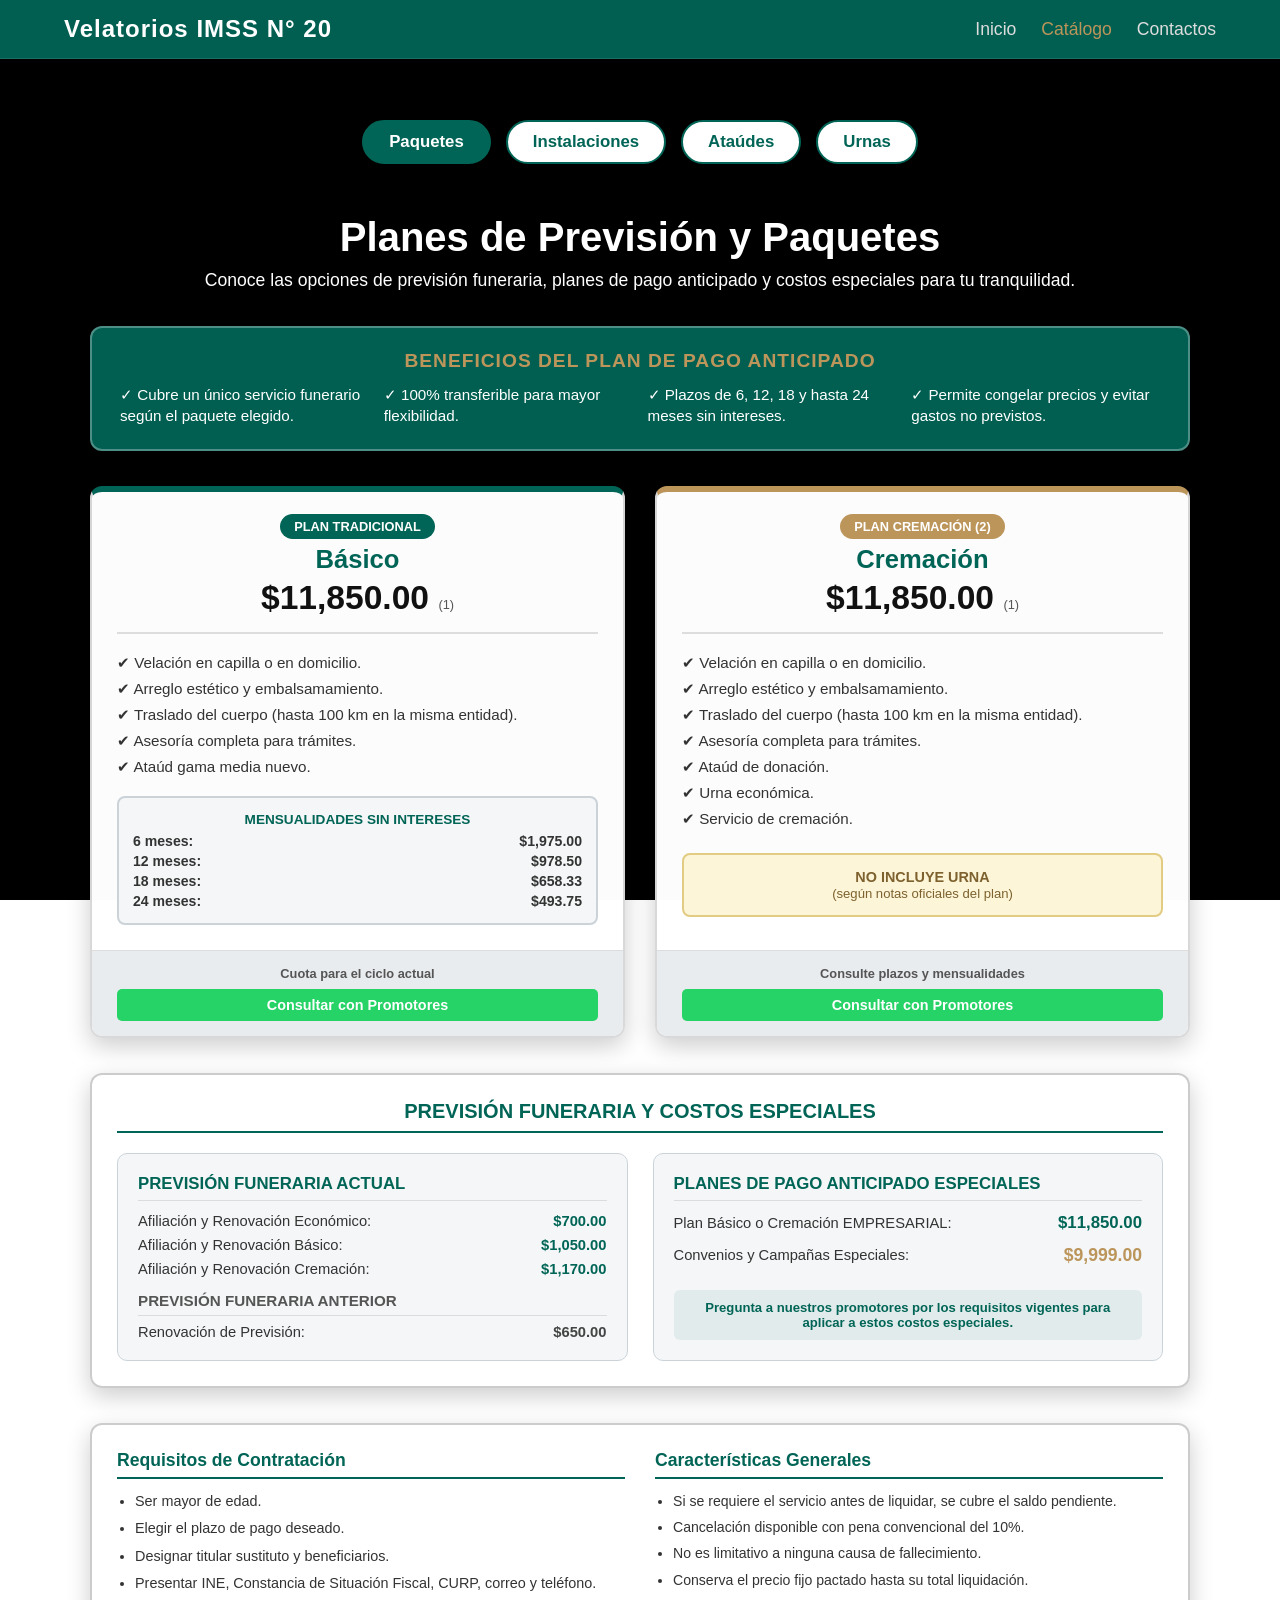
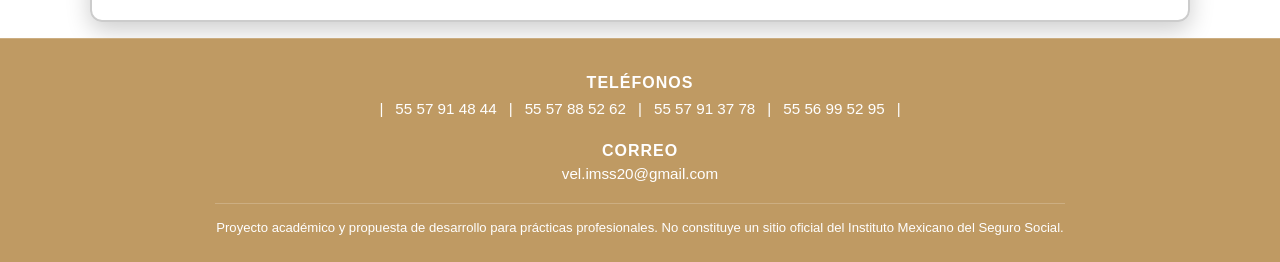
==== catalogo.html @ 1046e95b "Prototipo final 5" ====
<!DOCTYPE html>
<html lang="es"> 
    <head>
        <meta charset="UTF-8">
        <meta name="viewport" content="width=device-width, initial-scale=1.0">
        <title> Catálogo | Velatorios IMSS N° 20 </title>
        <link rel="stylesheet" href="style.css">
    </head>
    
    <body>
        <!-- ENCABEZADO -->
        <header class="header-fijo">
            <div class="nav-container">
                <div class="logo-sitio"><a href="index.html"> Velatorios IMSS N° 20 </a></div>
                
                <div class="menu-toggle" id="mobile-menu-btn">
                    <span></span>
                    <span></span>
                    <span></span>
                </div>

                <nav class="nav-links" id="nav-menu">
                    <a href="index.html"> Inicio </a>
                    <a href="catalogo.html" class="activo"> Catálogo </a>
                    <a href="contactos.html"> Contactos </a>
                </nav>
            </div>
        </header>
    
        <!-- VIDEO DE FONDO -->
        <div class="video-container-bg">
            <!-- Difuminado -->
            <video id="videoFondoBlur" autoplay loop muted playsinline class="video-background-blur">
                <source src="MULTIMEDIA/VIDEO/VelatorioEcatepec.mp4" type="video/mp4">
            </video>
        </div>

        <div class="contenedor-catalogo" 
        style="padding-top: 100px; 
        background: transparent; 
        max-width: 1250px; 
        margin: 0 auto; 
        padding-left: 1rem; 
        padding-right: 1rem; 
        padding-bottom: 0;">

        <!-- FILTROS SERVICIOS -->
        <div class="filtros-macro" style="margin-bottom: 35px;">
            <button class="btn-filtro-macro activo" data-target="paquetes">Paquetes</button>
            <button class="btn-filtro-macro" data-target="instalaciones">Instalaciones</button>
            <button class="btn-filtro-macro" data-target="ataudes">Ataúdes</button>
            <button class="btn-filtro-macro" data-target="urnas">Urnas</button>
        </div>

        <!-- PAQUETES -->
        <div id="seccion-paquetes" class="grupo-macro" style="display: none;">
            <div style="padding: 1rem 0; max-width: 1100px; margin: 0 auto;">
                <h2 class="titulo-seccion" style="color: #ffffff; text-shadow: 1px 2px 6px rgba(0,0,0,0.8); text-align: center; margin-bottom: 10px;">Planes de Previsión y Paquetes</h2>
                <p style="color: #ffffff; text-shadow: 1px 2px 4px rgba(0,0,0,0.8); text-align: center; margin-bottom: 35px; font-size: 1.1rem;">
                    Conoce las opciones de previsión funeraria, planes de pago anticipado y costos especiales para tu tranquilidad.
                </p>

                <!-- Beneficios generales en barra horizontal moderna -->
                <div style="background: rgba(0, 101, 86, 0.95); color: white; padding: 22px 28px; border-radius: 12px; margin-bottom: 35px; box-shadow: 0 6px 20px rgba(0,0,0,0.3); border: 2px solid rgba(255,255,255,0.3);">
                    <h3 style="color: #bc955b; margin-bottom: 12px; font-size: 1.2rem; text-align: center; text-transform: uppercase; letter-spacing: 1px; font-weight: bold;">Beneficios del Plan de Pago Anticipado</h3>
                    <div style="display: grid; grid-template-columns: repeat(auto-fit, minmax(220px, 1fr)); gap: 15px; font-size: 0.95rem; line-height: 1.4; font-weight: 500;">
                        <div>✓ Cubre un único servicio funerario según el paquete elegido.</div>
                        <div>✓ 100% transferible para mayor flexibilidad.</div>
                        <div>✓ Plazos de 6, 12, 18 y hasta 24 meses sin intereses.</div>
                        <div>✓ Permite congelar precios y evitar gastos no previstos.</div>
                    </div>
                </div>

                <!-- Planes Principales (Básico y Cremación lado a lado) -->
                <div style="display: grid; grid-template-columns: repeat(auto-fit, minmax(340px, 1fr)); gap: 30px; margin-bottom: 35px;">
                    
                    <!-- PLAN BÁSICO -->
                    <div style="background: rgba(255, 255, 255, 0.99); border-radius: 12px; overflow: hidden; border-top: 6px solid #006556; border-left: 2px solid rgba(0,0,0,0.15); border-right: 2px solid rgba(0,0,0,0.15); border-bottom: 2px solid rgba(0,0,0,0.15); display: flex; flex-direction: column; justify-content: space-between; box-shadow: 0 8px 25px rgba(0,0,0,0.2);">
                        <div style="padding: 25px;">
                            <div style="text-align: center; border-bottom: 2px solid #ddd; padding-bottom: 15px; margin-bottom: 20px;">
                                <span style="background: #006556; color: white; padding: 5px 14px; border-radius: 20px; font-size: 0.8rem; font-weight: bold; text-transform: uppercase;">Plan Tradicional</span>
                                <h3 style="color: #006556; font-size: 1.6rem; margin: 10px 0 5px 0; font-weight: bold;">Básico</h3>
                                <div style="font-size: 2.1rem; font-weight: bold; color: #111;">$11,850.00 <span style="font-size: 0.8rem; font-weight: normal; color: #555;">(1)</span></div>
                            </div>

                            <ul style="list-style: none; padding: 0; margin: 0 0 20px 0; font-size: 0.95rem; color: #333; display: flex; flex-direction: column; gap: 8px; font-weight: 500;">
                                <li>✔ Velación en capilla o en domicilio.</li>
                                <li>✔ Arreglo estético y embalsamamiento.</li>
                                <li>✔ Traslado del cuerpo (hasta 100 km en la misma entidad).</li>
                                <li>✔ Asesoría completa para trámites.</li>
                                <li>✔ Ataúd gama media nuevo.</li>
                            </ul>

                            <div style="background: #f4f6f7; padding: 14px; border-radius: 8px; border: 2px solid #cbd3d9;">
                                <div style="font-weight: bold; color: #006556; margin-bottom: 6px; font-size: 0.85rem; text-align: center; text-transform: uppercase;">Mensualidades sin intereses</div>
                                <div style="display: flex; justify-content: space-between; font-size: 0.88rem; margin-bottom: 4px; color: #333; font-weight: 600;"><span>6 meses:</span> <strong>$1,975.00</strong></div>
                                <div style="display: flex; justify-content: space-between; font-size: 0.88rem; margin-bottom: 4px; color: #333; font-weight: 600;"><span>12 meses:</span> <strong>$978.50</strong></div>
                                <div style="display: flex; justify-content: space-between; font-size: 0.88rem; margin-bottom: 4px; color: #333; font-weight: 600;"><span>18 meses:</span> <strong>$658.33</strong></div>
                                <div style="display: flex; justify-content: space-between; font-size: 0.88rem; color: #333; font-weight: 600;"><span>24 meses:</span> <strong>$493.75</strong></div>
                            </div>
                        </div>
                        
                        <div style="padding: 15px 25px; background: #e9ecef; text-align: center; border-top: 1px solid #ddd;">
                            <p style="font-size: 0.8rem; color: #555; margin-bottom: 8px; font-weight: 600;">Cuota para el ciclo actual</p>
                            <a href="contactos.html" class="btn-accion" style="display: block; text-align: center;">Consultar con Promotores</a>
                        </div>
                    </div>

                    <!-- PLAN CREMACIÓN -->
                    <div style="background: rgba(255, 255, 255, 0.99); border-radius: 12px; overflow: hidden; border-top: 6px solid #bc955b; border-left: 2px solid rgba(0,0,0,0.15); border-right: 2px solid rgba(0,0,0,0.15); border-bottom: 2px solid rgba(0,0,0,0.15); display: flex; flex-direction: column; justify-content: space-between; box-shadow: 0 8px 25px rgba(0,0,0,0.2);">
                        <div style="padding: 25px;">
                            <div style="text-align: center; border-bottom: 2px solid #ddd; padding-bottom: 15px; margin-bottom: 20px;">
                                <span style="background: #bc955b; color: white; padding: 5px 14px; border-radius: 20px; font-size: 0.8rem; font-weight: bold; text-transform: uppercase;">Plan Cremación (2)</span>
                                <h3 style="color: #006556; font-size: 1.6rem; margin: 10px 0 5px 0; font-weight: bold;">Cremación</h3>
                                <div style="font-size: 2.1rem; font-weight: bold; color: #111;">$11,850.00 <span style="font-size: 0.8rem; font-weight: normal; color: #555;">(1)</span></div>
                            </div>

                            <ul style="list-style: none; padding: 0; margin: 0 0 20px 0; font-size: 0.95rem; color: #333; display: flex; flex-direction: column; gap: 8px; font-weight: 500;">
                                <li>✔ Velación en capilla o en domicilio.</li>
                                <li>✔ Arreglo estético y embalsamamiento.</li>
                                <li>✔ Traslado del cuerpo (hasta 100 km en la misma entidad).</li>
                                <li>✔ Asesoría completa para trámites.</li>
                                <li>✔ Ataúd de donación.</li>
                                <li>✔ Urna económica.</li>
                                <li>✔ Servicio de cremación.</li>
                            </ul>

                            <div style="background: #fdf5d7; padding: 14px; border-radius: 8px; border: 2px solid #e2cb82; text-align: center; margin-top: 25px;">
                                <p style="color: #7d612e; font-weight: bold; font-size: 0.9rem; margin: 0;">NO INCLUYE URNA <br><span style="font-weight: normal; font-size: 0.82rem;">(según notas oficiales del plan)</span></p>
                            </div>
                        </div>

                        <div style="padding: 15px 25px; background: #e9ecef; text-align: center; border-top: 1px solid #ddd;">
                            <p style="font-size: 0.8rem; color: #555; margin-bottom: 8px; font-weight: 600;">Consulte plazos y mensualidades</p>
                            <a href="contactos.html" class="btn-accion" style="display: block; text-align: center;">Consultar con Promotores</a>
                        </div>
                    </div>

                </div>

                <!-- SECCIÓN DETALLADA: PREVISIÓN FUNERARIA Y COSTOS ESPECIALES -->
                <div style="background: rgba(255, 255, 255, 0.98); border-radius: 12px; padding: 25px; margin-bottom: 35px; border: 2px solid rgba(0,0,0,0.2); box-shadow: 0 8px 25px rgba(0,0,0,0.2);">
                    <h3 style="color: #006556; margin-bottom: 20px; font-size: 1.25rem; text-align: center; border-bottom: 2px solid #006556; padding-bottom: 8px; font-weight: bold; text-transform: uppercase;">Previsión Funeraria y Costos Especiales</h3>
                    
                    <div style="display: grid; grid-template-columns: repeat(auto-fit, minmax(300px, 1fr)); gap: 25px;">
                        
                        <!-- Columna Izquierda: Previsión Actual y Anterior -->
                        <div style="background: #f4f6f7; padding: 20px; border-radius: 10px; border: 1px solid #cbd3d9; display: flex; flex-direction: column; justify-content: space-between;">
                            <div>
                                <h4 style="color: #006556; font-size: 1.05rem; margin-bottom: 12px; font-weight: bold; text-transform: uppercase; border-bottom: 1px solid #dcdcdc; padding-bottom: 6px;">Previsión Funeraria Actual</h4>
                                <ul style="list-style: none; padding: 0; margin: 0 0 15px 0; font-size: 0.92rem; color: #333; display: flex; flex-direction: column; gap: 8px; font-weight: 500;">
                                    <li style="display: flex; justify-content: space-between; align-items: center;"><span>Afiliación y Renovación Económico:</span> <strong style="color: #006556;">$700.00</strong></li>
                                    <li style="display: flex; justify-content: space-between; align-items: center;"><span>Afiliación y Renovación Básico:</span> <strong style="color: #006556;">$1,050.00</strong></li>
                                    <li style="display: flex; justify-content: space-between; align-items: center;"><span>Afiliación y Renovación Cremación:</span> <strong style="color: #006556;">$1,170.00</strong></li>
                                </ul>

                                <h4 style="color: #555; font-size: 0.95rem; margin-bottom: 8px; font-weight: bold; text-transform: uppercase; border-bottom: 1px solid #dcdcdc; padding-bottom: 6px;">Previsión Funeraria Anterior</h4>
                                <div style="display: flex; justify-content: space-between; font-size: 0.92rem; color: #333; font-weight: 500;"><span>Renovación de Previsión:</span> <strong style="color: #444;">$650.00</strong></div>
                            </div>
                        </div>

                        <!-- Columna Derecha: Planes Empresariales y Especiales -->
                        <div style="background: #f4f6f7; padding: 20px; border-radius: 10px; border: 1px solid #cbd3d9; display: flex; flex-direction: column; justify-content: space-between;">
                            <div>
                                <h4 style="color: #006556; font-size: 1.05rem; margin-bottom: 12px; font-weight: bold; text-transform: uppercase; border-bottom: 1px solid #dcdcdc; padding-bottom: 6px;">Planes de Pago Anticipado Especiales</h4>
                                <ul style="list-style: none; padding: 0; margin: 0 0 15px 0; font-size: 0.92rem; color: #333; display: flex; flex-direction: column; gap: 12px; font-weight: 500;">
                                    <li style="display: flex; justify-content: space-between; align-items: center;">
                                        <span>Plan Básico o Cremación EMPRESARIAL:</span> 
                                        <strong style="color: #006556; font-size: 1.05rem;">$11,850.00</strong>
                                    </li>
                                    <li style="display: flex; justify-content: space-between; align-items: center;">
                                        <span>Convenios y Campañas Especiales:</span> 
                                        <strong style="color: #bc955b; font-size: 1.1rem;">$9,999.00</strong>
                                    </li>
                                </ul>
                            </div>
                            <div style="background: rgba(0, 101, 86, 0.08); padding: 10px; border-radius: 6px; text-align: center;">
                                <p style="font-size: 0.82rem; color: #006556; margin: 0; font-weight: 600;">Pregunta a nuestros promotores por los requisitos vigentes para aplicar a estos costos especiales.</p>
                            </div>
                        </div>

                    </div>
                </div>

                <!-- Panel Inferior Unificado: Requisitos y Características -->
                <div style="background: rgba(255, 255, 255, 0.98); border-radius: 12px; padding: 25px; border: 2px solid rgba(0,0,0,0.2); box-shadow: 0 8px 25px rgba(0,0,0,0.2);">
                    <div style="display: grid; grid-template-columns: repeat(auto-fit, minmax(300px, 1fr)); gap: 30px;">
                        <div>
                            <h4 style="color: #006556; margin-bottom: 12px; font-size: 1.1rem; border-bottom: 2px solid #006556; padding-bottom: 6px; font-weight: bold;">Requisitos de Contratación</h4>
                            <ul style="padding-left: 18px; color: #333; line-height: 1.5; font-size: 0.9rem; display: flex; flex-direction: column; gap: 6px; font-weight: 500;">
                                <li>Ser mayor de edad.</li>
                                <li>Elegir el plazo de pago deseado.</li>
                                <li>Designar titular sustituto y beneficiarios.</li>
                                <li>Presentar INE, Constancia de Situación Fiscal, CURP, correo y teléfono.</li>
                            </ul>
                        </div>
                        <div>
                            <h4 style="color: #006556; margin-bottom: 12px; font-size: 1.1rem; border-bottom: 2px solid #006556; padding-bottom: 6px; font-weight: bold;">Características Generales</h4>
                            <ul style="padding-left: 18px; color: #333; line-height: 1.45; font-size: 0.88rem; display: flex; flex-direction: column; gap: 6px; font-weight: 500;">
                                <li>Si se requiere el servicio antes de liquidar, se cubre el saldo pendiente.</li>
                                <li>Cancelación disponible con pena convencional del 10%.</li>
                                <li>No es limitativo a ninguna causa de fallecimiento.</li>
                                <li>Conserva el precio fijo pactado hasta su total liquidación.</li>
                            </ul>
                        </div>
                    </div>
                </div>

            </div>
        </div>

        <!-- INSTALACIONES -->
        <div id="seccion-instalaciones" class="grupo-macro">
            <h2 class="titulo-seccion" style="font-size: 2.2rem; color: #ffffff; text-shadow: 1px 2px 6px rgba(0,0,0,0.8); text-align: center;">Instalaciones</h2>
            
            <div id="carrusel-instalaciones-wrapper" style="position: relative; max-width: 520px; margin: 0 auto; padding: 0 50px;">
                <div class="carrusel-indicadores" id="indicadores-instalaciones"></div>
                <div style="overflow: hidden; width: 100%;">
                    <div class="items-instalacion-track" style="display: flex; transition: transform 0.35s ease-in-out; width: 100%; align-items: stretch;">
                        
                        <!-- Capillas -->
                        <div class="item-instalacion" style="min-width: 100%; box-sizing: border-box; padding: 1rem 0; display: flex; flex-direction: column;">
                            <div class="grid-tarjetas tarjeta-centrada" style="margin: 0 auto; display: flex; flex: 1; width: 100%;"> 
                                <div class="tarjeta" style="width: 100%; display: flex; flex-direction: column; justify-content: space-between; height: 100%;">
                                    <div>
                                        <div class="carrusel-tarjeta">
                                            <img src="MULTIMEDIA/IMAGENES/INSTALACIONES/CAPILLAS/C_01.JPG" alt="Capillas de Velación" class="carrusel-img" 
                                                data-galeria="MULTIMEDIA/IMAGENES/INSTALACIONES/CAPILLAS/C_01.JPG, MULTIMEDIA/IMAGENES/INSTALACIONES/CAPILLAS/C_02.JPG, MULTIMEDIA/IMAGENES/INSTALACIONES/CAPILLAS/C_03.JPG, MULTIMEDIA/IMAGENES/INSTALACIONES/CAPILLAS/C_04.JPG, MULTIMEDIA/IMAGENES/INSTALACIONES/CAPILLAS/C_05.JPG, MULTIMEDIA/IMAGENES/INSTALACIONES/CAPILLAS/C_06.JPG, MULTIMEDIA/IMAGENES/INSTALACIONES/CAPILLAS/C_07.JPG, MULTIMEDIA/IMAGENES/INSTALACIONES/CAPILLAS/C_08.JPG, MULTIMEDIA/IMAGENES/INSTALACIONES/CAPILLAS/C_09.JPG, MULTIMEDIA/IMAGENES/INSTALACIONES/CAPILLAS/C_10.JPG">
                                        </div>
                                        <h3>Capillas de Velación</h3>
                                        <p>Espacios confortables y tranquilos para recibir a familiares y amigos cercanos.</p>
                                    </div>
                                    <p class="info-asesoria">Cotización y detalles directamente con nuestros promotores</p>
                                </div>
                            </div>
                        </div>

                        <!-- Oratorio -->
                        <div class="item-instalacion" style="min-width: 100%; box-sizing: border-box; padding: 1rem 0; display: flex; flex-direction: column;">
                            <div class="grid-tarjetas tarjeta-centrada" style="margin: 0 auto; display: flex; flex: 1; width: 100%;">
                                <div class="tarjeta" style="width: 100%; display: flex; flex-direction: column; justify-content: space-between; height: 100%;">
                                    <div>
                                        <div class="carrusel-tarjeta">
                                            <img src="MULTIMEDIA/IMAGENES/INSTALACIONES/ORATORIO/O_01.JPG" alt="Oratorio" class="carrusel-img" 
                                                data-galeria="MULTIMEDIA/IMAGENES/INSTALACIONES/ORATORIO/O_01.JPG, MULTIMEDIA/IMAGENES/INSTALACIONES/ORATORIO/O_02.JPG, MULTIMEDIA/IMAGENES/INSTALACIONES/ORATORIO/O_03.JPG, MULTIMEDIA/IMAGENES/INSTALACIONES/ORATORIO/O_04.JPG, MULTIMEDIA/IMAGENES/INSTALACIONES/ORATORIO/O_05.JPG">
                                        </div>
                                        <h3>Oratorio</h3>
                                        <p>Un espacio dedicado a la reflexión y el recogimiento espiritual.</p>
                                    </div>
                                    <p class="info-asesoria">Cotización y detalles directamente con nuestros promotores</p>
                                </div>
                            </div>
                        </div>

                        <!-- Estancia Infantil -->
                        <div class="item-instalacion" style="min-width: 100%; box-sizing: border-box; padding: 1rem 0; display: flex; flex-direction: column;">
                            <div class="grid-tarjetas tarjeta-centrada" style="margin: 0 auto; display: flex; flex: 1; width: 100%;">
                                <div class="tarjeta" style="width: 100%; display: flex; flex-direction: column; justify-content: space-between; height: 100%;">
                                    <div>
                                        <div class="carrusel-tarjeta">
                                            <img src="MULTIMEDIA/IMAGENES/INSTALACIONES/ESTANCIA_INFANTIL/EI_01.JPG" alt="Estancia Infantil" class="carrusel-img" 
                                                data-galeria="MULTIMEDIA/IMAGENES/INSTALACIONES/ESTANCIA_INFANTIL/EI_01.JPG, MULTIMEDIA/IMAGENES/INSTALACIONES/ESTANCIA_INFANTIL/EI_02.JPG, MULTIMEDIA/IMAGENES/INSTALACIONES/ESTANCIA_INFANTIL/EI_03.JPG, MULTIMEDIA/IMAGENES/INSTALACIONES/ESTANCIA_INFANTIL/EI_04.JPG, MULTIMEDIA/IMAGENES/INSTALACIONES/ESTANCIA_INFANTIL/EI_05.JPG, MULTIMEDIA/IMAGENES/INSTALACIONES/ESTANCIA_INFANTIL/EI_06.JPG, MULTIMEDIA/IMAGENES/INSTALACIONES/ESTANCIA_INFANTIL/EI_07.JPG">
                                        </div>
                                        <h3>Estancia Infantil</h3>
                                        <p>Área segura y acondicionada para el cuidado y entretenimiento de los más pequeños.</p>
                                    </div>
                                    <p class="info-asesoria">Cotización y detalles directamente con nuestros promotores</p>
                                </div>
                            </div>
                        </div>

                        <!-- Cafetería -->
                        <div class="item-instalacion" style="min-width: 100%; box-sizing: border-box; padding: 1rem 0; display: flex; flex-direction: column;">
                            <div class="grid-tarjetas tarjeta-centrada" style="margin: 0 auto; display: flex; flex: 1; width: 100%;">
                                <div class="tarjeta" style="width: 100%; display: flex; flex-direction: column; justify-content: space-between; height: 100%;">
                                    <div>
                                        <div class="carrusel-tarjeta">
                                            <img src="MULTIMEDIA/IMAGENES/INSTALACIONES/CAFETERIA/CAF-01.png" alt="Cafetería" class="carrusel-img" 
                                                data-galeria="MULTIMEDIA/IMAGENES/INSTALACIONES/CAFETERIA/CAF-01.png, MULTIMEDIA/IMAGENES/INSTALACIONES/CAFETERIA/CAF-02.png, MULTIMEDIA/IMAGENES/INSTALACIONES/CAFETERIA/CAF-03.png, MULTIMEDIA/IMAGENES/INSTALACIONES/CAFETERIA/CAF-04.jpg, MULTIMEDIA/IMAGENES/INSTALACIONES/CAFETERIA/CAF-05.jpg, MULTIMEDIA/IMAGENES/INSTALACIONES/CAFETERIA/CAF-06.jpg, MULTIMEDIA/IMAGENES/INSTALACIONES/CAFETERIA/CAF-07.jpg">
                                        </div>
                                        <h3>Cafetería</h3>
                                        <p>Servicio de alimentos y bebidas.</p>
                                    </div>
                                    <p class="info-asesoria">Consumo a la carta</p>
                                </div>
                            </div>
                        </div>

                    </div>
                </div>

                <button class="btn-inst-prev" style="position: absolute; top: 50%; transform: translateY(-50%); left: 0px; background: rgba(0, 0, 0, 0.6); color: white; border: none; font-size: 1.5rem; padding: 12px 16px; cursor: pointer; z-index: 10; border-radius: 5px;">&#10094;</button>
                <button class="btn-inst-next" style="position: absolute; top: 50%; transform: translateY(-50%); right: 0px; background: rgba(0, 0, 0, 0.6); color: white; border: none; font-size: 1.5rem; padding: 12px 16px; cursor: pointer; z-index: 10; border-radius: 5px;">&#10095;</button>
            </div>
        </div> 

        <!-- ATAÚDES -->
        <div id="seccion-ataudes" class="grupo-macro" style="display: none;">
            <div style="padding: 1rem 0;">
                <h2 class="titulo-seccion" style="color: #ffffff; text-shadow: 1px 2px 6px rgba(0,0,0,0.8);">Catálogo de Ataúdes</h2>
                
                 <div class="filtros-catalogo">
                    <button class="btn-filtro-ataud btn-filtro activo" data-filtro="alta">Gama Alta</button>
                    <button class="btn-filtro-ataud btn-filtro" data-filtro="media">Gama Media</button>
                    <button class="btn-filtro-ataud btn-filtro" data-filtro="baja">Gama Básica</button>
                    <button class="btn-filtro-ataud btn-filtro" data-filtro="pequenas">Infantiles</button>
                </div>

                <!-- GAMA ALTA -->
                <div id="carrusel-gamaalta-wrapper" class="tarjeta-catalogo seccion-ataud-item" data-categoria="alta" style="position: relative; max-width: 520px; margin: 0 auto 20px auto; padding: 0 50px; display: none;">
                    <div class="carrusel-indicadores" id="indicadores-gamaalta"></div>
                    <div style="overflow: hidden; width: 100%;">
                        <div class="items-gamaalta-track">
                            
                            <!-- MODELO 1 -->
                            <div class="item-gamaalta" style="min-width: 100%; box-sizing: border-box; padding: 1rem 0; display: flex; flex-direction: column;">
                                <div class="tarjeta" style="width: 100%; display: flex; flex-direction: column; justify-content: space-between; height: 100%;">
                                    <div>
                                        <div class="carrusel-tarjeta">
                                            <img src="MULTIMEDIA/IMAGENES/ATAUDES/GAMA_ALTA/M01/AGA01-1.png" alt="Gama Alta 1" class="carrusel-img" 
                                                data-galeria="MULTIMEDIA/IMAGENES/ATAUDES/GAMA_ALTA/M01/AGA01-1.png, 
                                                MULTIMEDIA/IMAGENES/ATAUDES/GAMA_ALTA/M01/AGA01-2.png, 
                                                MULTIMEDIA/IMAGENES/ATAUDES/GAMA_ALTA/M01/AGA01-3.png, 
                                                MULTIMEDIA/IMAGENES/ATAUDES/GAMA_ALTA/M01/AGA01-4.png">
                                        </div>
                                        <h3>Ataúd de Gama Alta - Modelo 1</h3>
                                        <p>Elegancia superior con detalles artesanales y materiales selectos.</p>
                                    </div>
                                    <div>
                                        <p class="info-asesoria">Consultar</p>
                                        <a href="contactos.html" class="btn-accion" target="_blank" rel="noopener noreferrer">$13,432.80</a>
                                    </div>
                                </div>
                            </div>

                            <!-- MODELO 2 -->
                            <div class="item-gamaalta" style="min-width: 100%; box-sizing: border-box; padding: 1rem 0; display: flex; flex-direction: column;">
                                <div class="tarjeta" style="width: 100%; display: flex; flex-direction: column; justify-content: space-between; height: 100%;">
                                    <div>
                                        <div class="carrusel-tarjeta">
                                            <img src="MULTIMEDIA/IMAGENES/ATAUDES/GAMA_ALTA/M02/AGA02-1.png" alt="Gama Alta 2" class="carrusel-img" 
                                                data-galeria="MULTIMEDIA/IMAGENES/ATAUDES/GAMA_ALTA/M02/AGA02-1.png, 
                                                MULTIMEDIA/IMAGENES/ATAUDES/GAMA_ALTA/M02/AGA02-2.png, 
                                                MULTIMEDIA/IMAGENES/ATAUDES/GAMA_ALTA/M02/AGA02-3.png, 
                                                MULTIMEDIA/IMAGENES/ATAUDES/GAMA_ALTA/M02/AGA02-4.png, 
                                                MULTIMEDIA/IMAGENES/ATAUDES/GAMA_ALTA/M02/AGA02-5.png, 
                                                MULTIMEDIA/IMAGENES/ATAUDES/GAMA_ALTA/M02/AGA02-6.png">
                                        </div>
                                        <h3>Ataúd de Gama Alta - Modelo 2</h3>
                                        <p>Elegancia superior con detalles artesanales y materiales selectos.</p>
                                    </div>
                                    <div>
                                        <p class="info-asesoria">Consultar</p>
                                        <a href="contactos.html" class="btn-accion" target="_blank" rel="noopener noreferrer">$13,432.80</a>
                                    </div>
                                </div>
                            </div>

                            <!-- MODELO 3 -->
                            <div class="item-gamaalta" style="min-width: 100%; box-sizing: border-box; padding: 1rem 0; display: flex; flex-direction: column;">
                                <div class="tarjeta" style="width: 100%; display: flex; flex-direction: column; justify-content: space-between; height: 100%;">
                                    <div>
                                        <div class="carrusel-tarjeta">
                                            <img src="MULTIMEDIA/IMAGENES/ATAUDES/GAMA_ALTA/M03/AGA03-1.png" alt="Gama Alta 3" class="carrusel-img" 
                                                data-galeria="MULTIMEDIA/IMAGENES/ATAUDES/GAMA_ALTA/M03/AGA03-1.png, 
                                                MULTIMEDIA/IMAGENES/ATAUDES/GAMA_ALTA/M03/AGA03-2.png, 
                                                MULTIMEDIA/IMAGENES/ATAUDES/GAMA_ALTA/M03/AGA03-3.png, 
                                                MULTIMEDIA/IMAGENES/ATAUDES/GAMA_ALTA/M03/AGA03-4.png">
                                        </div>
                                        <h3>Ataúd de Gama Alta - Modelo 3</h3>
                                        <p>Elegancia superior con detalles artesanales y materiales selectos.</p>
                                    </div>
                                    <div>
                                        <p class="info-asesoria">Consultar</p>
                                        <a href="contactos.html" class="btn-accion" target="_blank" rel="noopener noreferrer">$10,324.00</a>
                                    </div>
                                </div>
                            </div>

                            <!-- MODELO 4 -->
                            <div class="item-gamaalta" style="min-width: 100%; box-sizing: border-box; padding: 1rem 0; display: flex; flex-direction: column;">
                                <div class="tarjeta" style="width: 100%; display: flex; flex-direction: column; justify-content: space-between; height: 100%;">
                                    <div>
                                        <div class="carrusel-tarjeta">
                                            <img src="MULTIMEDIA/IMAGENES/ATAUDES/GAMA_ALTA/M04/AGA04-1.png" alt="Gama Alta 4" class="carrusel-img" 
                                                data-galeria="MULTIMEDIA/IMAGENES/ATAUDES/GAMA_ALTA/M04/AGA04-1.png, 
                                                MULTIMEDIA/IMAGENES/ATAUDES/GAMA_ALTA/M04/AGA04-2.png, 
                                                MULTIMEDIA/IMAGENES/ATAUDES/GAMA_ALTA/M04/AGA04-3.png, 
                                                MULTIMEDIA/IMAGENES/ATAUDES/GAMA_ALTA/M04/AGA04-4.png">
                                        </div>
                                        <h3>Ataúd de Gama Alta - Modelo 4</h3>
                                        <p>Elegancia superior con detalles artesanales y materiales selectos.</p>
                                    </div>
                                    <div>
                                        <p class="info-asesoria">Consultar</p>
                                        <a href="contactos.html" class="btn-accion" target="_blank" rel="noopener noreferrer">$9,280.00</a>
                                    </div>
                                </div>
                            </div>

                            <!-- MODELO GRANDE - GAMA ALTA MODELO 3 -->
                            <div class="item-gamaalta" style="min-width: 100%; box-sizing: border-box; padding: 1rem 0; display: flex; flex-direction: column;">
                                <div class="tarjeta" style="width: 100%; display: flex; flex-direction: column; justify-content: space-between; height: 100%;">
                                    <div>
                                        <div class="carrusel-tarjeta">
                                            <img src="MULTIMEDIA/IMAGENES/ATAUDES/GAMA_ALTA/TG/TG03-1.png" 
                                            alt="Tallas Grandes Gama Alta" class="carrusel-img" 
                                            data-galeria="MULTIMEDIA/IMAGENES/ATAUDES/GAMA_ALTA/TG/TG03-1.png, 
                                            MULTIMEDIA/IMAGENES/ATAUDES/GAMA_ALTA/TG/TG03-2.png, 
                                            MULTIMEDIA/IMAGENES/ATAUDES/GAMA_ALTA/TG/TG03-3.png, 
                                            MULTIMEDIA/IMAGENES/ATAUDES/GAMA_ALTA/TG/TG03-4.png">
                                        </div>Talla Grande - Gama Alta</h3>
                                        <p>Modelo de dimensiones amplias diseñado para brindar mayor espacio y comodidad con acabados esenciales.</p>
                                    </div>
                                    <div>
                                        <p class="info-asesoria">Consultar</p>
                                        <a href="contactos.html" class="btn-accion" target="_blank" rel="noopener noreferrer">$10,440.00</a>
                                    </div>
                                </div>
                            </div>

                        </div>
                    </div>
                    <button class="btn-ga-prev" style="position: absolute; top: 50%; transform: translateY(-50%); left: 0px; background: rgba(0, 0, 0, 0.6); color: white; border: none; font-size: 1.5rem; padding: 12px 16px; cursor: pointer; z-index: 10; border-radius: 5px;">&#10094;</button>
                    <button class="btn-ga-next" style="position: absolute; top: 50%; transform: translateY(-50%); right: 0px; background: rgba(0, 0, 0, 0.6); color: white; border: none; font-size: 1.5rem; padding: 12px 16px; cursor: pointer; z-index: 10; border-radius: 5px;">&#10095;</button>
                </div>

                <!-- GAMA MEDIA -->
                <div id="carrusel-gamamedia-wrapper" class="tarjeta-catalogo seccion-ataud-item" data-categoria="media" style="position: relative; max-width: 520px; margin: 0 auto 20px auto; padding: 0 50px; display: none;">
                    <div class="carrusel-indicadores" id="indicadores-gamamedia"></div>
                    <div style="overflow: hidden; width: 100%;">
                        <div class="items-gamamedia-track">
                            
                            <!-- MODELO 1 -->
                            <div class="item-gamamedia" style="min-width: 100%; box-sizing: border-box; padding: 1rem 0; display: flex; flex-direction: column;">
                                <div class="tarjeta" style="width: 100%; display: flex; flex-direction: column; justify-content: space-between; height: 100%;">
                                    <div>
                                        <div class="carrusel-tarjeta">
                                            <img src="MULTIMEDIA/IMAGENES/ATAUDES/GAMA_MEDIA/M01/AGM01-1.png" 
                                            alt="Gama Media 1" class="carrusel-img" 
                                            data-galeria="MULTIMEDIA/IMAGENES/ATAUDES/GAMA_MEDIA/M01/AGM01-1.png, 
                                            MULTIMEDIA/IMAGENES/ATAUDES/GAMA_MEDIA/M01/AGM01-2.png, 
                                            MULTIMEDIA/IMAGENES/ATAUDES/GAMA_MEDIA/M01/AGM01-3.png">
                                        </div>
                                        <h3>Ataúd Gama Media - Modelo 1</h3>
                                        <p>Diseño tradicional sólido con excelentes acabados y confort visual.</p>
                                    </div>
                                    <div>
                                        <p class="info-asesoria">Consultar</p>
                                        <a href="contactos.html" class="btn-accion" target="_blank" rel="noopener noreferrer">$5,568.00</a>
                                    </div>
                                </div>
                            </div>

                            <!-- MODELO 2 -->
                            <div class="item-gamamedia" style="min-width: 100%; box-sizing: border-box; padding: 1rem 0; display: flex; flex-direction: column;">
                                <div class="tarjeta" style="width: 100%; display: flex; flex-direction: column; justify-content: space-between; height: 100%;">
                                    <div>
                                        <div class="carrusel-tarjeta">
                                            <img src="MULTIMEDIA/IMAGENES/ATAUDES/GAMA_MEDIA/M02/AGM02-1.png" 
                                            alt="Gama Media 2" class="carrusel-img" 
                                            data-galeria="MULTIMEDIA/IMAGENES/ATAUDES/GAMA_MEDIA/M02/AGM02-1.png, 
                                            MULTIMEDIA/IMAGENES/ATAUDES/GAMA_MEDIA/M02/AGM02-2.png, 
                                            MULTIMEDIA/IMAGENES/ATAUDES/GAMA_MEDIA/M02/AGM02-3.png, 
                                            MULTIMEDIA/IMAGENES/ATAUDES/GAMA_MEDIA/M02/AGM02-4.png">
                                        </div>
                                        <h3>Ataúd Gama Media - Modelo 2</h3>
                                        <p>Diseño tradicional sólido con excelentes acabados y confort visual.</p>
                                    </div>
                                    <div>
                                        <p class="info-asesoria">Consultar</p>
                                        <a href="contactos.html" class="btn-accion" target="_blank" rel="noopener noreferrer">$5,568.00</a>
                                    </div>
                                </div>
                            </div>

                            <!-- MODELO 3 -->
                            <div class="item-gamamedia" style="min-width: 100%; box-sizing: border-box; padding: 1rem 0; display: flex; flex-direction: column;">
                                <div class="tarjeta" style="width: 100%; display: flex; flex-direction: column; justify-content: space-between; height: 100%;">
                                    <div>
                                        <div class="carrusel-tarjeta">
                                            <img src="MULTIMEDIA/IMAGENES/ATAUDES/GAMA_MEDIA/M03/AGM03-1.png" 
                                            alt="Gama Media 3" class="carrusel-img" 
                                            data-galeria="MULTIMEDIA/IMAGENES/ATAUDES/GAMA_MEDIA/M03/AGM03-1.png, 
                                            MULTIMEDIA/IMAGENES/ATAUDES/GAMA_MEDIA/M03/AGM03-2.png, 
                                            MULTIMEDIA/IMAGENES/ATAUDES/GAMA_MEDIA/M03/AGM03-3.png, 
                                            MULTIMEDIA/IMAGENES/ATAUDES/GAMA_MEDIA/M03/AGM03-4.png">
                                        </div>
                                        <h3>Ataúd Gama Media - Modelo 3</h3>
                                        <p>Diseño tradicional sólido con excelentes acabados y confort visual.</p>
                                    </div>
                                    <div>
                                        <p class="info-asesoria">Consultar</p>
                                        <a href="contactos.html" class="btn-accion" target="_blank" rel="noopener noreferrer">$5,568.00</a>
                                    </div>
                                </div>
                            </div>

                            <!-- MODELO 4 -->
                            <div class="item-gamamedia" style="min-width: 100%; box-sizing: border-box; padding: 1rem 0; display: flex; flex-direction: column;">
                                <div class="tarjeta" style="width: 100%; display: flex; flex-direction: column; justify-content: space-between; height: 100%;">
                                    <div>
                                        <div class="carrusel-tarjeta">
                                            <img src="MULTIMEDIA/IMAGENES/ATAUDES/GAMA_MEDIA/M04/AGM04-1.png" 
                                            alt="Gama Media 4" class="carrusel-img" 
                                            data-galeria="MULTIMEDIA/IMAGENES/ATAUDES/GAMA_MEDIA/M04/AGM04-1.png, 
                                            MULTIMEDIA/IMAGENES/ATAUDES/GAMA_MEDIA/M04/AGM04-2.png, 
                                            MULTIMEDIA/IMAGENES/ATAUDES/GAMA_MEDIA/M04/AGM04-3.png, 
                                            MULTIMEDIA/IMAGENES/ATAUDES/GAMA_MEDIA/M04/AGM04-4.png">
                                        </div>
                                        <h3>Ataúd Gama Media - Modelo 4</h3>
                                        <p>Diseño tradicional sólido con excelentes acabados y confort visual.</p>
                                    </div>
                                    <div>
                                        <p class="info-asesoria">Consultar</p>
                                        <a href="contactos.html" class="btn-accion" target="_blank" rel="noopener noreferrer">$5,100.01</a>
                                    </div>
                                </div>
                            </div>

                            <!-- MODELO 5 -->
                            <div class="item-gamamedia" style="min-width: 100%; box-sizing: border-box; padding: 1rem 0; display: flex; flex-direction: column;">
                                <div class="tarjeta" style="width: 100%; display: flex; flex-direction: column; justify-content: space-between; height: 100%;">
                                    <div>
                                        <div class="carrusel-tarjeta">
                                            <img src="MULTIMEDIA/IMAGENES/ATAUDES/GAMA_MEDIA/M05/AGM05-1.png" 
                                            alt="Gama Media 5" class="carrusel-img" 
                                            data-galeria="MULTIMEDIA/IMAGENES/ATAUDES/GAMA_MEDIA/M05/AGM05-1.png, 
                                            MULTIMEDIA/IMAGENES/ATAUDES/GAMA_MEDIA/M05/AGM05-2.png, 
                                            MULTIMEDIA/IMAGENES/ATAUDES/GAMA_MEDIA/M05/AGM05-3.png, 
                                            MULTIMEDIA/IMAGENES/ATAUDES/GAMA_MEDIA/M05/AGM05-4.png">
                                        </div>
                                        <h3>Ataúd Gama Media - Modelo 5</h3>
                                        <p>Diseño tradicional sólido con excelentes acabados y confort visual.</p>
                                    </div>
                                    <div>
                                        <p class="info-asesoria">Consultar</p>
                                        <a href="contactos.html" class="btn-accion" target="_blank" rel="noopener noreferrer">$5,100.00</a>
                                    </div>
                                </div>
                            </div>

                            <!-- MODELO 6 -->
                            <div class="item-gamamedia" style="min-width: 100%; box-sizing: border-box; padding: 1rem 0; display: flex; flex-direction: column;">
                                <div class="tarjeta" style="width: 100%; display: flex; flex-direction: column; justify-content: space-between; height: 100%;">
                                    <div>
                                        <div class="carrusel-tarjeta">
                                            <img src="MULTIMEDIA/IMAGENES/ATAUDES/GAMA_MEDIA/M06/AGM06-1.png"
                                            alt="Gama Media 6" class="carrusel-img" 
                                            data-galeria="MULTIMEDIA/IMAGENES/ATAUDES/GAMA_MEDIA/M06/AGM06-1.png, 
                                            MULTIMEDIA/IMAGENES/ATAUDES/GAMA_MEDIA/M06/AGM06-2.png,
                                            MULTIMEDIA/IMAGENES/ATAUDES/GAMA_MEDIA/M06/AGM06-3.png, 
                                            MULTIMEDIA/IMAGENES/ATAUDES/GAMA_MEDIA/M06/AGM06-4.png">
                                        </div>
                                        <h3>Ataúd Gama Media - Modelo 6</h3>
                                        <p>Diseño tradicional sólido con excelentes acabados y confort visual.</p>
                                    </div>
                                    <div>
                                        <p class="info-asesoria">Consultar</p>
                                        <a href="contactos.html" class="btn-accion" target="_blank" rel="noopener noreferrer">$5,568.00</a>
                                    </div>
                                </div>
                            </div>

                            <!-- MODELO 7 -->
                            <div class="item-gamamedia" style="min-width: 100%; box-sizing: border-box; padding: 1rem 0; display: flex; flex-direction: column;">
                                <div class="tarjeta" style="width: 100%; display: flex; flex-direction: column; justify-content: space-between; height: 100%;">
                                    <div>
                                        <div class="carrusel-tarjeta">
                                            <img src="MULTIMEDIA/IMAGENES/ATAUDES/GAMA_MEDIA/M07/AGM07-1.png" 
                                            alt="Gama Media 7" class="carrusel-img" 
                                            data-galeria="MULTIMEDIA/IMAGENES/ATAUDES/GAMA_MEDIA/M07/AGM07-1.png,
                                            MULTIMEDIA/IMAGENES/ATAUDES/GAMA_MEDIA/M07/AGM07-2.png, 
                                            MULTIMEDIA/IMAGENES/ATAUDES/GAMA_MEDIA/M07/AGM07-3.png, 
                                            MULTIMEDIA/IMAGENES/ATAUDES/GAMA_MEDIA/M07/AGM07-4.png">
                                        </div>
                                        <h3>Ataúd Gama Media - Modelo 7</h3>
                                        <p>Diseño tradicional sólido con excelentes acabados y confort visual.</p>
                                    </div>
                                    <div>
                                        <p class="info-asesoria">Consultar</p>
                                        <a href="contactos.html" class="btn-accion" target="_blank" rel="noopener noreferrer">$5,568.00</a>
                                    </div>
                                </div>
                            </div>

                            <!-- MODELO 8 -->
                            <div class="item-gamamedia" style="min-width: 100%; box-sizing: border-box; padding: 1rem 0; display: flex; flex-direction: column;">
                                <div class="tarjeta" style="width: 100%; display: flex; flex-direction: column; justify-content: space-between; height: 100%;">
                                    <div>
                                        <div class="carrusel-tarjeta">
                                            <img src="MULTIMEDIA/IMAGENES/ATAUDES/GAMA_MEDIA/M08/AGM08-1.png" 
                                            alt="Gama Media 8" class="carrusel-img" 
                                            data-galeria="MULTIMEDIA/IMAGENES/ATAUDES/GAMA_MEDIA/M08/AGM08-1.png,
                                            MULTIMEDIA/IMAGENES/ATAUDES/GAMA_MEDIA/M08/AGM08-2.png, 
                                            MULTIMEDIA/IMAGENES/ATAUDES/GAMA_MEDIA/M08/AGM08-3.png, 
                                            MULTIMEDIA/IMAGENES/ATAUDES/GAMA_MEDIA/M08/AGM08-4.png">
                                        </div>
                                        <h3>Ataúd Gama Media - Modelo 8</h3>
                                        <p>Diseño tradicional sólido con excelentes acabados y confort visual.</p>
                                    </div>
                                    <div>
                                        <p class="info-asesoria">Consultar</p>
                                        <a href="contactos.html" class="btn-accion" target="_blank" rel="noopener noreferrer">$5,800.00</a>
                                    </div>
                                </div>
                            </div>

                            <!-- MODELO 9 -->
                            <div class="item-gamamedia" style="min-width: 100%; box-sizing: border-box; padding: 1rem 0; display: flex; flex-direction: column;">
                                <div class="tarjeta" style="width: 100%; display: flex; flex-direction: column; justify-content: space-between; height: 100%;">
                                    <div>
                                        <div class="carrusel-tarjeta">
                                            <img src="MULTIMEDIA/IMAGENES/ATAUDES/GAMA_MEDIA/M09/AGM09-1.png" 
                                            alt="Gama Media 9" class="carrusel-img" 
                                            data-galeria="MULTIMEDIA/IMAGENES/ATAUDES/GAMA_MEDIA/M09/AGM09-1.png, 
                                            MULTIMEDIA/IMAGENES/ATAUDES/GAMA_MEDIA/M09/AGM09-2.png, 
                                            MULTIMEDIA/IMAGENES/ATAUDES/GAMA_MEDIA/M09/AGM09-3.png, 
                                            MULTIMEDIA/IMAGENES/ATAUDES/GAMA_MEDIA/M09/AGM09-4.png">
                                        </div>
                                        <h3>Ataúd Gama Media - Modelo 9</h3>
                                        <p>Diseño tradicional sólido con excelentes acabados y confort visual.</p>
                                    </div>
                                    <div>
                                        <p class="info-asesoria">Consultar</p>
                                        <a href="contactos.html" class="btn-accion" target="_blank" rel="noopener noreferrer">$6,470.48</a>
                                    </div>
                                </div>
                            </div>

                            <!-- MODELO 10 -->
                            <div class="item-gamamedia" style="min-width: 100%; box-sizing: border-box; padding: 1rem 0; display: flex; flex-direction: column;">
                                <div class="tarjeta" style="width: 100%; display: flex; flex-direction: column; justify-content: space-between; height: 100%;">
                                    <div>
                                        <div class="carrusel-tarjeta">
                                            <img src="MULTIMEDIA/IMAGENES/ATAUDES/GAMA_MEDIA/M10/AGM10-1.png" 
                                            alt="Gama Media 10" class="carrusel-img" 
                                            data-galeria="MULTIMEDIA/IMAGENES/ATAUDES/GAMA_MEDIA/M10/AGM10-1.png, 
                                            MULTIMEDIA/IMAGENES/ATAUDES/GAMA_MEDIA/M10/AGM10-2.png, 
                                            MULTIMEDIA/IMAGENES/ATAUDES/GAMA_MEDIA/M10/AGM10-3.png, 
                                            MULTIMEDIA/IMAGENES/ATAUDES/GAMA_MEDIA/M10/AGM10-4.png">
                                        </div>
                                        <h3>Ataúd Gama Media - Modelo 10</h3>
                                        <p>Diseño tradicional sólido con excelentes acabados y confort visual.</p>
                                    </div>
                                    <div>
                                        <p class="info-asesoria">Consultar</p>
                                        <a href="contactos.html" class="btn-accion" target="_blank" rel="noopener noreferrer">$5,700.24</a>
                                    </div>
                                </div>
                            </div>

                            <!-- MODELO GRANDE - GAMA MEDIA MODELO 1 -->
                            <div class="item-gamamedia" style="min-width: 100%; box-sizing: border-box; padding: 1rem 0; display: flex; flex-direction: column;">
                                <div class="tarjeta" style="width: 100%; display: flex; flex-direction: column; justify-content: space-between; height: 100%;">
                                    <div>
                                        <div class="carrusel-tarjeta">
                                            <img src="MULTIMEDIA/IMAGENES/ATAUDES/GAMA_MEDIA/TG/TG01-1.png" 
                                            alt="Tallas Grandes Gama Media" class="carrusel-img" 
                                            data-galeria="MULTIMEDIA/IMAGENES/ATAUDES/GAMA_MEDIA/TG/TG01-1.png, 
                                            MULTIMEDIA/IMAGENES/ATAUDES/GAMA_MEDIA/TG/TG01-2.png, 
                                            MULTIMEDIA/IMAGENES/ATAUDES/GAMA_MEDIA/TG/TG01-3.png, 
                                            MULTIMEDIA/IMAGENES/ATAUDES/GAMA_MEDIA/TG/TG01-4.png">
                                        </div>
                                        <h3>Ataúd Grande - Gama Media</h3>
                                        <p>Modelo de dimensiones amplias diseñado para brindar mayor espacio y comodidad con acabados esenciales.</p>
                                    </div>
                                    <div>
                                        <p class="info-asesoria">Consultar</p>
                                        <a href="contactos.html" class="btn-accion" target="_blank" rel="noopener noreferrer">$13,432.80</a>
                                    </div>
                                </div>
                            </div>

                        </div>
                    </div>
                    <button class="btn-gm-prev" style="position: absolute; top: 50%; transform: translateY(-50%); left: 0px; background: rgba(0, 0, 0, 0.6); color: white; border: none; font-size: 1.5rem; padding: 12px 16px; cursor: pointer; z-index: 10; border-radius: 5px;">&#10094;</button>
                    <button class="btn-gm-next" style="position: absolute; top: 50%; transform: translateY(-50%); right: 0px; background: rgba(0, 0, 0, 0.6); color: white; border: none; font-size: 1.5rem; padding: 12px 16px; cursor: pointer; z-index: 10; border-radius: 5px;">&#10095;</button>
                </div>

                <!-- GAMA BAJA -->
                <div id="carrusel-gamabaja-wrapper" class="tarjeta-catalogo seccion-ataud-item" data-categoria="baja" style="position: relative; max-width: 520px; margin: 0 auto 20px auto; padding: 0 50px;">
                    <div class="carrusel-indicadores" id="indicadores-gamabaja"></div>
                    <div style="overflow: hidden; width: 100%;">
                        <div class="items-gamabaja-track" style="display: flex; transition: transform 0.35s ease-in-out; width: 100%; align-items: stretch;">
                            
                            <!-- MODELO 1 -->
                            <div class="item-gamabaja" style="min-width: 100%; box-sizing: border-box; padding: 1rem 0; display: flex; flex-direction: column;">
                                <div class="tarjeta" style="width: 100%; display: flex; flex-direction: column; justify-content: space-between; height: 100%;">
                                    <div>
                                        
                                        <div class="carrusel-tarjeta">
                                            <img src="MULTIMEDIA/IMAGENES/ATAUDES/GAMA_BAJA/M01/AGB01-1.png" 
                                            alt="Gama Baja 1" class="carrusel-img" 
                                            data-galeria="MULTIMEDIA/IMAGENES/ATAUDES/GAMA_BAJA/M01/AGB01-1.png, 
                                            MULTIMEDIA/IMAGENES/ATAUDES/GAMA_BAJA/M01/AGB01-2.png, 
                                            MULTIMEDIA/IMAGENES/ATAUDES/GAMA_BAJA/M01/AGB01-3.png, 
                                            MULTIMEDIA/IMAGENES/ATAUDES/GAMA_BAJA/M01/AGB01-4.png">
                                        </div>
                                        <h3>Ataúd Económico - Modelo 1</h3>
                                        <p>Opción accesible y digna, cumpliendo con los estándares esenciales.</p>
                                    </div>
                                    <div>
                                        <p class="info-asesoria">Consultar</p>
                                        <a href="contactos.html" class="btn-accion" target="_blank" rel="noopener noreferrer">$4,312.88</a>
                                    </div>
                                </div>
                            </div>

                            <!-- MODELO 2 -->
                            <div class="item-gamabaja" style="min-width: 100%; box-sizing: border-box; padding: 1rem 0; display: flex; flex-direction: column;">
                                <div class="tarjeta" style="width: 100%; display: flex; flex-direction: column; justify-content: space-between; height: 100%;">
                                    <div>
                                        <div class="carrusel-tarjeta">
                                            <img src="MULTIMEDIA/IMAGENES/ATAUDES/GAMA_BAJA/M02/AGB02-1.png" 
                                            alt="Gama Baja 2" class="carrusel-img" 
                                            data-galeria="MULTIMEDIA/IMAGENES/ATAUDES/GAMA_BAJA/M02/AGB02-1.png, 
                                            MULTIMEDIA/IMAGENES/ATAUDES/GAMA_BAJA/M02/AGB02-2.png, 
                                            MULTIMEDIA/IMAGENES/ATAUDES/GAMA_BAJA/M02/AGB02-3.png, 
                                            MULTIMEDIA/IMAGENES/ATAUDES/GAMA_BAJA/M02/AGB02-4.png">
                                        </div>
                                        <h3>Ataúd Económico - Modelo 2</h3>
                                        <p>Opción accesible y digna, cumpliendo con los estándares esenciales.</p>
                                    </div>
                                    <div>
                                        <p class="info-asesoria">Consultar</p>
                                        <a href="contactos.html" class="btn-accion" target="_blank" rel="noopener noreferrer">$3,345.88</a>
                                    </div>
                                </div>
                            </div>

                            <!-- MODELO 3 -->
                            <div class="item-gamabaja" style="min-width: 100%; box-sizing: border-box; padding: 1rem 0; display: flex; flex-direction: column;">
                                <div class="tarjeta" style="width: 100%; display: flex; flex-direction: column; justify-content: space-between; height: 100%;">
                                    <div>
                                        <div class="carrusel-tarjeta">
                                            <img src="MULTIMEDIA/IMAGENES/ATAUDES/GAMA_BAJA/M03/AGB03-1.png" 
                                            alt="Gama Baja 3" class="carrusel-img" 
                                            data-galeria="MULTIMEDIA/IMAGENES/ATAUDES/GAMA_BAJA/M03/AGB03-1.png, 
                                            MULTIMEDIA/IMAGENES/ATAUDES/GAMA_BAJA/M03/AGB03-2.png, 
                                            MULTIMEDIA/IMAGENES/ATAUDES/GAMA_BAJA/M03/AGB03-3.png, 
                                            MULTIMEDIA/IMAGENES/ATAUDES/GAMA_BAJA/M03/AGB03-4.png">
                                        </div>
                                        <h3>Ataúd Económico Modelo 3</h3>
                                        <p>Opción accesible y digna, cumpliendo con los estándares esenciales.</p>
                                    </div>
                                    <div>
                                        <p class="info-asesoria">Consultar</p>
                                        <a href="contactos.html" class="btn-accion" target="_blank" rel="noopener noreferrer">$2,387.22</a>
                                    </div>
                                </div>
                            </div>

                            <!-- MODELO GRANDE - GAMA BAJA MODELO 1 -->
                            <div class="item-gamabaja" style="min-width: 100%; box-sizing: border-box; padding: 1rem 0; display: flex; flex-direction: column;">
                                <div class="tarjeta" style="width: 100%; display: flex; flex-direction: column; justify-content: space-between; height: 100%;">
                                    <div>
                                        <div class="carrusel-tarjeta">
                                            <img src="MULTIMEDIA/IMAGENES/ATAUDES/GAMA_BAJA/TG/TG01-1.png"
                                            alt="Tallas Grandes Gama Baja" class="carrusel-img" 
                                            data-galeria="MULTIMEDIA/IMAGENES/ATAUDES/GAMA_BAJA/TG/TG01-1.png,
                                            MULTIMEDIA/IMAGENES/ATAUDES/GAMA_BAJA/TG/TG01-2.png, 
                                            MULTIMEDIA/IMAGENES/ATAUDES/GAMA_BAJA/TG/TG01-3.png, 
                                            MULTIMEDIA/IMAGENES/ATAUDES/GAMA_BAJA/TG/TG01-4.png">
                                        </div>
                                        <h3>Ataúd Grande - Gama Baja</h3>
                                        <p>Modelo de dimensiones amplias diseñado para brindar mayor espacio y comodidad con acabados esenciales.</p>
                                    </div>
                                    <div>
                                        <p class="info-asesoria">Consultar</p>
                                        <a href="contactos.html" class="btn-accion" target="_blank" rel="noopener noreferrer">$6,101.60</a>
                                    </div>
                                </div>
                            </div>

                        </div>
                    </div>
                    <button class="btn-gb-prev" style="position: absolute; top: 50%; transform: translateY(-50%); left: 0px; background: rgba(0, 0, 0, 0.6); color: white; border: none; font-size: 1.5rem; padding: 12px 16px; cursor: pointer; z-index: 10; border-radius: 5px;">&#10094;</button>
                    <button class="btn-gb-next" style="position: absolute; top: 50%; transform: translateY(-50%); right: 0px; background: rgba(0, 0, 0, 0.6); color: white; border: none; font-size: 1.5rem; padding: 12px 16px; cursor: pointer; z-index: 10; border-radius: 5px;">&#10095;</button>
                </div>

                <!-- TALLAS PEQUEÑAS -->
                <div id="carrusel-tallaspequenas-wrapper" class="tarjeta-catalogo seccion-ataud-item" data-categoria="pequenas" style="position: relative; max-width: 520px; margin: 0 auto 20px auto; padding: 0 50px; display: none;">
                    <div class="carrusel-indicadores" id="indicadores-tallaspequenas"></div>
                    <div style="overflow: hidden; width: 100%;">
                        <div class="items-tallaspequenas-track" style="display: flex; transition: transform 0.35s ease-in-out; width: 100%; align-items: stretch;">
                            
                            <!-- MODELO 1 -->
                            <div class="item-tallaspequenas" style="min-width: 100%; box-sizing: border-box; padding: 1rem 0; display: flex; flex-direction: column;">
                                <div class="tarjeta" style="width: 100%; display: flex; flex-direction: column; justify-content: space-between; height: 100%;">
                                    <div>
                                        <div class="carrusel-tarjeta">
                                            <img src="MULTIMEDIA/IMAGENES/ATAUDES/TALLAS_PEQUENAS/TP01/TP01-1.png" 
                                            alt="Tallas Pequeñas TP01" class="carrusel-img" 
                                            data-galeria="MULTIMEDIA/IMAGENES/ATAUDES/TALLAS_PEQUENAS/TP01/TP01-1.png, 
                                            MULTIMEDIA/IMAGENES/ATAUDES/TALLAS_PEQUENAS/TP01/TP01-2.png, 
                                            MULTIMEDIA/IMAGENES/ATAUDES/TALLAS_PEQUENAS/TP01/TP01-3.png, 
                                            MULTIMEDIA/IMAGENES/ATAUDES/TALLAS_PEQUENAS/TP01/TP01-4.png">
                                        </div>
                                        <h3>Ataúd Pequeño - Modelo 1</h3>
                                        <p>Diseño especial infantil con detalles estéticos cuidados.</p>
                                    </div>
                                    <div>
                                        <p class="info-asesoria">Consultar</p>
                                        <a href="contactos.html" class="btn-accion" target="_blank" rel="noopener noreferrer">$580.00</a>
                                    </div>
                                </div>
                            </div>

                            <!-- MODELO 2 -->
                            <div class="item-tallaspequenas" style="min-width: 100%; box-sizing: border-box; padding: 1rem 0; display: flex; flex-direction: column;">
                                <div class="tarjeta" style="width: 100%; display: flex; flex-direction: column; justify-content: space-between; height: 100%;">
                                    <div>
                                        <div class="carrusel-tarjeta">
                                            <img src="MULTIMEDIA/IMAGENES/ATAUDES/TALLAS_PEQUENAS/TP02/TP02-1.png" 
                                            alt="Tallas Pequeñas TP02" class="carrusel-img" 
                                            data-galeria="MULTIMEDIA/IMAGENES/ATAUDES/TALLAS_PEQUENAS/TP02/TP02-1.png, 
                                            MULTIMEDIA/IMAGENES/ATAUDES/TALLAS_PEQUENAS/TP02/TP02-2.png, 
                                            MULTIMEDIA/IMAGENES/ATAUDES/TALLAS_PEQUENAS/TP02/TP02-3.png, 
                                            MULTIMEDIA/IMAGENES/ATAUDES/TALLAS_PEQUENAS/TP02/TP02-4.png">
                                        </div>
                                        <h3>Ataúd Pequeño - Modelo 2</h3>
                                        <p>Diseño especial infantil con detalles estéticos cuidados.</p>
                                    </div>
                                    <div>
                                        <p class="info-asesoria">Consultar</p>
                                        <a href="contactos.html" class="btn-accion" target="_blank" rel="noopener noreferrer">$661.20</a>
                                    </div>
                                </div>
                            </div>

                            <!-- MODELO 3 (TP03) -->
                            <div class="item-tallaspequenas" style="min-width: 100%; box-sizing: border-box; padding: 1rem 0; display: flex; flex-direction: column;">
                                <div class="tarjeta" style="width: 100%; display: flex; flex-direction: column; justify-content: space-between; height: 100%;">
                                    <div>
                                        <div class="carrusel-tarjeta">
                                            <img src="MULTIMEDIA/IMAGENES/ATAUDES/TALLAS_PEQUENAS/TP03/TP03-1.png" 
                                            alt="Tallas Pequeñas TP03" class="carrusel-img" 
                                            data-galeria="MULTIMEDIA/IMAGENES/ATAUDES/TALLAS_PEQUENAS/TP03/TP03-1.png, 
                                            MULTIMEDIA/IMAGENES/ATAUDES/TALLAS_PEQUENAS/TP03/TP03-2.png, 
                                            MULTIMEDIA/IMAGENES/ATAUDES/TALLAS_PEQUENAS/TP03/TP03-3.png, 
                                            MULTIMEDIA/IMAGENES/ATAUDES/TALLAS_PEQUENAS/TP03/TP03-4.png">
                                        </div>
                                        <h3>Ataúd Pequeñas - Modelo 3</h3>
                                        <p>Diseño especial infantil con detalles estéticos cuidados.</p>
                                    </div>
                                    <div>
                                        <p class="info-asesoria">Consultar</p>
                                        <a href="contactos.html" class="btn-accion" target="_blank" rel="noopener noreferrer">$777.20</a>
                                    </div>
                                </div>
                            </div>

                            <!-- MODELO 4 -->
                            <div class="item-tallaspequenas" style="min-width: 100%; box-sizing: border-box; padding: 1rem 0; display: flex; flex-direction: column;">
                                <div class="tarjeta" style="width: 100%; display: flex; flex-direction: column; justify-content: space-between; height: 100%;">
                                    <div>
                                        <div class="carrusel-tarjeta">
                                            <img src="MULTIMEDIA/IMAGENES/ATAUDES/TALLAS_PEQUENAS/TP04/TP04-1.png" 
                                            alt="Tallas Pequeñas TP04" class="carrusel-img" 
                                            data-galeria="MULTIMEDIA/IMAGENES/ATAUDES/TALLAS_PEQUENAS/TP04/TP04-1.png, 
                                            MULTIMEDIA/IMAGENES/ATAUDES/TALLAS_PEQUENAS/TP04/TP04-2.png, 
                                            MULTIMEDIA/IMAGENES/ATAUDES/TALLAS_PEQUENAS/TP04/TP04-3.png, 
                                            MULTIMEDIA/IMAGENES/ATAUDES/TALLAS_PEQUENAS/TP04/TP04-4.png">
                                        </div>
                                        <h3>Ataúd Pequeño - Modelo 4</h3>
                                        <p>Diseño especial infantil con detalles estéticos cuidados.</p>
                                    </div>
                                    <div>
                                        <p class="info-asesoria">Consultar</p>
                                        <a href="contactos.html" class="btn-accion" target="_blank" rel="noopener noreferrer">$1,148.40</a>
                                    </div>
                                </div>
                            </div>

                            <!-- MODELO 5 -->
                            <div class="item-tallaspequenas" style="min-width: 100%; box-sizing: border-box; padding: 1rem 0; display: flex; flex-direction: column;">
                                <div class="tarjeta" style="width: 100%; display: flex; flex-direction: column; justify-content: space-between; height: 100%;">
                                    <div>
                                        <div class="carrusel-tarjeta">
                                            <img src="MULTIMEDIA/IMAGENES/ATAUDES/TALLAS_PEQUENAS/TP05/TP05-1.png" 
                                            alt="Tallas Pequeñas TP05" class="carrusel-img" 
                                            data-galeria="MULTIMEDIA/IMAGENES/ATAUDES/TALLAS_PEQUENAS/TP05/TP05-1.png, 
                                            MULTIMEDIA/IMAGENES/ATAUDES/TALLAS_PEQUENAS/TP05/TP05-2.png, 
                                            MULTIMEDIA/IMAGENES/ATAUDES/TALLAS_PEQUENAS/TP05/TP05-3.png, 
                                            MULTIMEDIA/IMAGENES/ATAUDES/TALLAS_PEQUENAS/TP05/TP05-4.png">
                                        </div>
                                        <h3>Ataúd Pequeño - Modelo 5</h3>
                                        <p>Diseño especial infantil con detalles estéticos cuidados.</p>
                                    </div>
                                    <div>
                                        <p class="info-asesoria">Consultar</p>
                                        <a href="contactos.html" class="btn-accion" target="_blank" rel="noopener noreferrer">$1,287.60</a>
                                    </div>
                                </div>
                            </div>

                            <!-- MODELO 6 -->
                            <div class="item-tallaspequenas" style="min-width: 100%; box-sizing: border-box; padding: 1rem 0; display: flex; flex-direction: column;">
                                <div class="tarjeta" style="width: 100%; display: flex; flex-direction: column; justify-content: space-between; height: 100%;">
                                    <div>
                                        <div class="carrusel-tarjeta">
                                            <img src="MULTIMEDIA/IMAGENES/ATAUDES/TALLAS_PEQUENAS/TP06/TP06-1.png" 
                                            alt="Tallas Pequeñas TP06" class="carrusel-img" 
                                            data-galeria="MULTIMEDIA/IMAGENES/ATAUDES/TALLAS_PEQUENAS/TP06/TP06-1.png, 
                                            MULTIMEDIA/IMAGENES/ATAUDES/TALLAS_PEQUENAS/TP06/TP06-2.png, 
                                            MULTIMEDIA/IMAGENES/ATAUDES/TALLAS_PEQUENAS/TP06/TP06-3.png, 
                                            MULTIMEDIA/IMAGENES/ATAUDES/TALLAS_PEQUENAS/TP06/TP06-4.png">
                                        </div>
                                        <h3>Ataúd Pequeño - Modelo 6</h3>
                                        <p>Diseño especial infantil con detalles estéticos cuidados.</p>
                                    </div>
                                    <div>
                                        <p class="info-asesoria">Consultar</p>
                                        <a href="contactos.html" class="btn-accion" target="_blank" rel="noopener noreferrer">$1,972.00</a>
                                    </div>
                                </div>
                            </div>

                        </div>
                    </div>
                    <button class="btn-tp-prev" style="position: absolute; top: 50%; transform: translateY(-50%); left: 0px; background: rgba(0, 0, 0, 0.6); color: white; border: none; font-size: 1.5rem; padding: 12px 16px; cursor: pointer; z-index: 10; border-radius: 5px;">&#10094;</button>
                    <button class="btn-tp-next" style="position: absolute; top: 50%; transform: translateY(-50%); right: 0px; background: rgba(0, 0, 0, 0.6); color: white; border: none; font-size: 1.5rem; padding: 12px 16px; cursor: pointer; z-index: 10; border-radius: 5px;">&#10095;</button>
                </div>

                <!-- TALLAS GRANDES -->
                <div id="carrusel-tallasgrandes-wrapper" class="tarjeta-catalogo seccion-ataud-item" data-categoria="grandes" style="position: relative; max-width: 520px; margin: 0 auto 20px auto; padding: 0 50px; display: none;">
                    <div class="carrusel-indicadores" id="indicadores-tallasgrandes"></div>
                    <div style="overflow: hidden; width: 100%;">
                        <div class="items-tallasgrandes-track" style="display: flex; transition: transform 0.35s ease-in-out; width: 100%; align-items: stretch;">
                            
                            <!-- MODELO GRANDE - GAMA BAJA MODELO 2 -->
                            <div class="item-tallasgrandes" style="min-width: 100%; box-sizing: border-box; padding: 1rem 0; display: flex; flex-direction: column;">
                                <div class="tarjeta" style="width: 100%; display: flex; flex-direction: column; justify-content: space-between; height: 100%;">
                                    <div>
                                        <div class="carrusel-tarjeta">
                                            <img src="MULTIMEDIA/IMAGENES/ATAUDES/GAMA_BAJA/TG/TG02-1.png"
                                            alt="Tallas Grandes Gama Baja" class="carrusel-img" 
                                            data-galeria="MULTIMEDIA/IMAGENES/ATAUDES/GAMA_BAJA/TG/TG02-1.png, 
                                            MULTIMEDIA/IMAGENES/ATAUDES/GAMA_BAJA/TG/TG02-2.png, 
                                            MULTIMEDIA/IMAGENES/ATAUDES/GAMA_BAJA/TG/TG02-3.png, 
                                            MULTIMEDIA/IMAGENES/ATAUDES/GAMA_BAJA/TG/TG02-4.png">
                                        </div>
                                        <h3>Ataúd Grande - Gama Baja</h3>
                                        <p>Modelo de dimensiones amplias diseñado para brindar mayor espacio y comodidad con acabados esenciales.</p>
                                    </div>
                                    <div>
                                        <p class="info-asesoria">Consultar</p>
                                        <a href="contactos.html" class="btn-accion" target="_blank" rel="noopener noreferrer">$13,432.80</a>
                                    </div>
                                </div>
                            </div>

                            <!-- MODELO GRANDE - GAMA MEDIA MODELO 1 -->
                            <div class="item-tallasgrandes" style="min-width: 100%; box-sizing: border-box; padding: 1rem 0; display: flex; flex-direction: column;">
                                <div class="tarjeta" style="width: 100%; display: flex; flex-direction: column; justify-content: space-between; height: 100%;">
                                    <div>
                                        <div class="carrusel-tarjeta">
                                            <img src="MULTIMEDIA/IMAGENES/ATAUDES/GAMA_MEDIA/TG/TG01-1.png" 
                                            alt="Tallas Grandes Gama Media" class="carrusel-img" 
                                            data-galeria="MULTIMEDIA/IMAGENES/ATAUDES/GAMA_MEDIA/TG/TG01-1.png, 
                                            MULTIMEDIA/IMAGENES/ATAUDES/GAMA_MEDIA/TG/TG01-2.png, 
                                            MULTIMEDIA/IMAGENES/ATAUDES/GAMA_MEDIA/TG/TG01-3.png, 
                                            MULTIMEDIA/IMAGENES/ATAUDES/GAMA_MEDIA/TG/TG01-4.png">
                                        </div>
                                        <h3>Ataúd Grande - Gama Media</h3>
                                        <p>Modelo de dimensiones amplias diseñado para brindar mayor espacio y comodidad con acabados esenciales.</p>
                                    </div>
                                    <div>
                                        <p class="info-asesoria">Consultar</p>
                                        <a href="contactos.html" class="btn-accion" target="_blank" rel="noopener noreferrer">$6,101.60</a>
                                    </div>
                                </div>
                            </div>

                            <!-- MODELO GRANDE - GAMA ALTA MODELO 3 -->
                            <div class="item-tallasgrandes" style="min-width: 100%; box-sizing: border-box; padding: 1rem 0; display: flex; flex-direction: column;">
                                <div class="tarjeta" style="width: 100%; display: flex; flex-direction: column; justify-content: space-between; height: 100%;">
                                    <div>
                                        <div class="carrusel-tarjeta">
                                            <img src="MULTIMEDIA/IMAGENES/ATAUDES/GAMA_ALTA/TG/TG03-1.png" 
                                            alt="Tallas Grandes Gama Alta" class="carrusel-img" 
                                            data-galeria="MULTIMEDIA/IMAGENES/ATAUDES/GAMA_ALTA/TG/TG03-1.png, 
                                            MULTIMEDIA/IMAGENES/ATAUDES/GAMA_ALTA/TG/TG03-2.png, 
                                            MULTIMEDIA/IMAGENES/ATAUDES/GAMA_ALTA/TG/TG03-3.png, 
                                            MULTIMEDIA/IMAGENES/ATAUDES/GAMA_ALTA/TG/TG03-4.png">
                                        </div>Talla Grande - Gama Alta</h3>
                                        <p>Modelo de dimensiones amplias diseñado para brindar mayor espacio y comodidad con acabados esenciales.</p>
                                    </div>
                                    <div>
                                        <p class="info-asesoria">Consultar</p>
                                        <a href="contactos.html" class="btn-accion" target="_blank" rel="noopener noreferrer">$10,440.00</a>
                                    </div>
                                </div>
                            </div>

                        </div>
                    </div>
                    <button class="btn-tg-prev" style="position: absolute; top: 50%; transform: translateY(-50%); left: 0px; background: rgba(0, 0, 0, 0.6); color: white; border: none; font-size: 1.5rem; padding: 12px 16px; cursor: pointer; z-index: 10; border-radius: 5px;">&#10094;</button>
                    <button class="btn-tg-next" style="position: absolute; top: 50%; transform: translateY(-50%); right: 0px; background: rgba(0, 0, 0, 0.6); color: white; border: none; font-size: 1.5rem; padding: 12px 16px; cursor: pointer; z-index: 10; border-radius: 5px;">&#10095;</button>
                </div>

            </div>
        </div>
            
        <!-- URNAS -->
        <div id="seccion-urnas" class="grupo-macro" style="display: none;">
            <div style="padding: 1rem 0;">
                <h2 class="titulo-seccion" style="color: #ffffff; text-shadow: 1px 2px 6px rgba(0,0,0,0.8);">Catálogo de Urnas</h2>

                <div class="filtros-catalogo">
                    <button class="btn-filtro-urna btn-filtro activo" data-filtro="todos">Todas</button>
                    <button class="btn-filtro-urna btn-filtro" data-filtro="alta">Gama Alta</button>
                    <button class="btn-filtro-urna btn-filtro" data-filtro="media">Gama Media</button>
                    <button class="btn-filtro-urna btn-filtro" data-filtro="basica">Gama Básica</button>
                    <button class="btn-filtro-urna btn-filtro" data-filtro="infantil">Infantiles</button>
                </div>
                
                <div class="bloque-tres-carruseles-urnas">

                    <!-- CARRUSEL URNAS 1 (U01 a U16) -->
                    <div class="contenedor-carrusel-fila">
                        <div class="carrusel-indicadores" id="indicadores-urnas-1"></div>
                        <div class="wrapper-carrusel-3">
                            <button class="btn-urnas-fila-prev btn-u1-prev">❮</button>
                            <div class="viewport-carrusel-3">
                                <div class="track-carrusel-3" id="track-urnas-1">
                                    
                                    <div class="tarjeta-urna-item">
                                        <div class="tarjeta">
                                            <div class="carrusel-tarjeta">
                                                <img src="MULTIMEDIA/IMAGENES/URNAS/U01.png" alt="U01" class="carrusel-img" data-galeria="MULTIMEDIA/IMAGENES/URNAS/U01.png">
                                            </div>
                                            <h3>Urna U01 (Infantil)</h3>
                                            <p class="info-asesoria">Consultar</p>
                                            <a href="contactos.html" class="btn-accion" target="_blank" rel="noopener noreferrer">$336.40</a>
                                        </div>
                                    </div>

                                    <div class="tarjeta-urna-item">
                                        <div class="tarjeta">
                                            <div class="carrusel-tarjeta">
                                                <img src="MULTIMEDIA/IMAGENES/URNAS/U02.png" alt="U02" class="carrusel-img" data-galeria="MULTIMEDIA/IMAGENES/URNAS/U02.png">
                                            </div>
                                            <h3>Urna U02</h3>
                                            <p class="info-asesoria">Consultar</p>
                                            <a href="contactos.html" class="btn-accion" target="_blank" rel="noopener noreferrer">$406.00</a>
                                        </div>
                                    </div>
                                    
                                    <div class="tarjeta-urna-item">
                                        <div class="tarjeta">
                                            <div class="carrusel-tarjeta">
                                                <img src="MULTIMEDIA/IMAGENES/URNAS/U03.png" alt="U03" class="carrusel-img" data-galeria="MULTIMEDIA/IMAGENES/URNAS/U03.png">
                                            </div>
                                            <h3>Urna U03</h3>
                                            <p class="info-asesoria">Consultar</p>
                                            <a href="contactos.html" class="btn-accion" target="_blank" rel="noopener noreferrer">$417.60</a>
                                        </div>
                                    </div>
                                    
                                    <div class="tarjeta-urna-item">
                                        <div class="tarjeta">
                                            <div class="carrusel-tarjeta">
                                                <img src="MULTIMEDIA/IMAGENES/URNAS/U04.png" alt="U04" class="carrusel-img" data-galeria="MULTIMEDIA/IMAGENES/URNAS/U04.png">
                                            </div>
                                            <h3>Urna U04 (Infantil)</h3>
                                            <p class="info-asesoria">Consultar</p>
                                            <a href="contactos.html" class="btn-accion" target="_blank" rel="noopener noreferrer">$417.60</a>
                                        </div>
                                    </div>
                                    
                                    <div class="tarjeta-urna-item">
                                        <div class="tarjeta">
                                            <div class="carrusel-tarjeta">
                                                <img src="MULTIMEDIA/IMAGENES/URNAS/U05.png" alt="U05" class="carrusel-img" data-galeria="MULTIMEDIA/IMAGENES/URNAS/U05.png">
                                            </div>
                                            <h3>Urna U05</h3>
                                            <p class="info-asesoria">Consultar</p>
                                            <a href="contactos.html" class="btn-accion" target="_blank" rel="noopener noreferrer">$452.40</a>
                                        </div>
                                    </div>
                                    
                                    <div class="tarjeta-urna-item">
                                        <div class="tarjeta">
                                            <div class="carrusel-tarjeta">
                                                <img src="MULTIMEDIA/IMAGENES/URNAS/U06.png" alt="U06" class="carrusel-img" data-galeria="MULTIMEDIA/IMAGENES/URNAS/U06.png">
                                            </div>
                                            <h3>Urna U06 (Infantil)</h3>
                                            <p class="info-asesoria">Consultar</p>
                                            <a href="contactos.html" class="btn-accion" target="_blank" rel="noopener noreferrer">$464.00</a>
                                        </div>
                                    </div>
                                    
                                    <div class="tarjeta-urna-item">
                                        <div class="tarjeta">
                                            <div class="carrusel-tarjeta">
                                                <img src="MULTIMEDIA/IMAGENES/URNAS/U07.png" alt="U07" class="carrusel-img" data-galeria="MULTIMEDIA/IMAGENES/URNAS/U07.png">
                                            </div>
                                            <h3>Urna U07</h3>
                                            <p class="info-asesoria">Consultar</p>
                                            <a href="contactos.html" class="btn-accion" target="_blank" rel="noopener noreferrer">$568.40</a>
                                        </div>
                                    </div>
                                    
                                    <div class="tarjeta-urna-item">
                                        <div class="tarjeta">
                                            <div class="carrusel-tarjeta">
                                                <img src="MULTIMEDIA/IMAGENES/URNAS/U08.png" alt="U08" class="carrusel-img" data-galeria="MULTIMEDIA/IMAGENES/URNAS/U08.png">
                                            </div>
                                            <h3>Urna U08</h3>
                                            <p class="info-asesoria">Consultar</p>
                                            <a href="contactos.html" class="btn-accion" target="_blank" rel="noopener noreferrer">$568.40</a>
                                        </div>
                                    </div>
                                    
                                    <div class="tarjeta-urna-item">
                                        <div class="tarjeta">
                                            <div class="carrusel-tarjeta">
                                                <img src="MULTIMEDIA/IMAGENES/URNAS/U09.png" alt="U09" class="carrusel-img" data-galeria="MULTIMEDIA/IMAGENES/URNAS/U09.png">
                                            </div>
                                            <h3>Urna U09 (Infantil)</h3>
                                            <p class="info-asesoria">Consultar</p>
                                            <a href="contactos.html" class="btn-accion" target="_blank" rel="noopener noreferrer">$626.40</a>
                                        </div>
                                    </div>
                                    
                                    <div class="tarjeta-urna-item">
                                        <div class="tarjeta">
                                            <div class="carrusel-tarjeta">
                                                <img src="MULTIMEDIA/IMAGENES/URNAS/U10.png" alt="U10" class="carrusel-img" data-galeria="MULTIMEDIA/IMAGENES/URNAS/U10.png">
                                            </div>
                                            <h3>Urna U10</h3>
                                            <p class="info-asesoria">Consultar</p>
                                            <a href="contactos.html" class="btn-accion" target="_blank" rel="noopener noreferrer">$700.00</a>
                                        </div>
                                    </div>
                                    
                                    <div class="tarjeta-urna-item">
                                        <div class="tarjeta">
                                            <div class="carrusel-tarjeta">
                                                <img src="MULTIMEDIA/IMAGENES/URNAS/U11.png" alt="U11" class="carrusel-img" data-galeria="MULTIMEDIA/IMAGENES/URNAS/U11.png">
                                            </div>
                                            <h3>Urna U11</h3>
                                            <p class="info-asesoria">Consultar</p>
                                            <a href="contactos.html" class="btn-accion" target="_blank" rel="noopener noreferrer">$700.00</a>
                                        </div>
                                    </div>
                                    
                                    <div class="tarjeta-urna-item">
                                        <div class="tarjeta">
                                            <div class="carrusel-tarjeta">
                                                <img src="MULTIMEDIA/IMAGENES/URNAS/U12.png" alt="U12" class="carrusel-img" data-galeria="MULTIMEDIA/IMAGENES/URNAS/U12.png">
                                            </div>
                                            <h3>Urna U12</h3>
                                            <p class="info-asesoria">Consultar</p>
                                            <a href="contactos.html" class="btn-accion" target="_blank" rel="noopener noreferrer">$700.00</a>
                                        </div>
                                    </div>
                                    
                                    <div class="tarjeta-urna-item">
                                        <div class="tarjeta">
                                            <div class="carrusel-tarjeta">
                                                <img src="MULTIMEDIA/IMAGENES/URNAS/U13.png" alt="U13" class="carrusel-img" data-galeria="MULTIMEDIA/IMAGENES/URNAS/U13.png">
                                            </div>
                                            <h3>Urna U13</h3>
                                            <p class="info-asesoria">Consultar</p>
                                            <a href="contactos.html" class="btn-accion" target="_blank" rel="noopener noreferrer">$780.80</a>
                                        </div>
                                    </div>
                                    
                                    <div class="tarjeta-urna-item">
                                        <div class="tarjeta">
                                            <div class="carrusel-tarjeta">
                                                <img src="MULTIMEDIA/IMAGENES/URNAS/U14.png" alt="U14" class="carrusel-img" data-galeria="MULTIMEDIA/IMAGENES/URNAS/U14.png">
                                            </div>
                                            <h3>Urna U14 (Infantil)</h3>
                                            <p class="info-asesoria">Consultar</p>
                                            <a href="contactos.html" class="btn-accion" target="_blank" rel="noopener noreferrer">$795.76</a>
                                        </div>
                                    </div>
                                    
                                    <div class="tarjeta-urna-item">
                                        <div class="tarjeta">
                                            <div class="carrusel-tarjeta">
                                                <img src="MULTIMEDIA/IMAGENES/URNAS/U15.png" alt="U15" class="carrusel-img" data-galeria="MULTIMEDIA/IMAGENES/URNAS/U15.png">
                                            </div>
                                            <h3>Urna U15</h3>
                                            <p class="info-asesoria">Consultar</p>
                                            <a href="contactos.html" class="btn-accion" target="_blank" rel="noopener noreferrer">$904.80</a>
                                        </div>
                                    </div>
                                    
                                    <div class="tarjeta-urna-item">
                                        <div class="tarjeta">
                                            <div class="carrusel-tarjeta">
                                                <img src="MULTIMEDIA/IMAGENES/URNAS/U16.png" alt="U16" class="carrusel-img" data-galeria="MULTIMEDIA/IMAGENES/URNAS/U16.png">
                                            </div>
                                            <h3>Urna U16</h3>
                                            <p class="info-asesoria">Consultar</p>
                                            <a href="contactos.html" class="btn-accion" target="_blank" rel="noopener noreferrer">$997.60</a>
                                        </div>
                                    </div>

                                </div>
                            </div>
                            <button class="btn-urnas-fila-next btn-u1-next">❯</button>
                        </div>
                    </div>

                    <!-- CARRUSEL URNAS 2 (U17 a U35) -->
                    <div class="contenedor-carrusel-fila">
                        <div class="carrusel-indicadores" id="indicadores-urnas-2"></div>
                        <div class="wrapper-carrusel-3">
                            <button class="btn-urnas-fila-prev btn-u2-prev">❮</button>
                            <div class="viewport-carrusel-3">
                                <div class="track-carrusel-3" id="track-urnas-2">
                                    
                                    <div class="tarjeta-urna-item">
                                        <div class="tarjeta">
                                            <div class="carrusel-tarjeta">
                                                <img src="MULTIMEDIA/IMAGENES/URNAS/U17.png" alt="U17" class="carrusel-img" data-galeria="MULTIMEDIA/IMAGENES/URNAS/U17.png">
                                            </div>
                                            <h3>Urna U17</h3>
                                            <p class="info-asesoria">Consultar</p>
                                            <a href="contactos.html" class="btn-accion" target="_blank" rel="noopener noreferrer">$1,000.01</a>
                                        </div>
                                    </div>
                                    
                                    <div class="tarjeta-urna-item">
                                        <div class="tarjeta">
                                            <div class="carrusel-tarjeta">
                                                <img src="MULTIMEDIA/IMAGENES/URNAS/U18.png" alt="U18" class="carrusel-img" data-galeria="MULTIMEDIA/IMAGENES/URNAS/U18.png">
                                            </div>
                                            <h3>Urna U18 (Infantil)</h3>
                                            <p class="info-asesoria">Consultar</p>
                                            <a href="contactos.html" class="btn-accion" target="_blank" rel="noopener noreferrer">$1,095.04</a>
                                        </div>
                                    </div>
                                    
                                    <div class="tarjeta-urna-item">
                                        <div class="tarjeta">
                                            <div class="carrusel-tarjeta">
                                                <img src="MULTIMEDIA/IMAGENES/URNAS/U19.png" alt="U19" class="carrusel-img" data-galeria="MULTIMEDIA/IMAGENES/URNAS/U19.png">
                                            </div>
                                            <h3>Urna U19</h3>
                                            <p class="info-asesoria">Consultar</p>
                                            <a href="contactos.html" class="btn-accion" target="_blank" rel="noopener noreferrer">$1,113.60</a>
                                        </div>
                                    </div>
                                    
                                    <div class="tarjeta-urna-item">
                                        <div class="tarjeta">
                                            <div class="carrusel-tarjeta">
                                                <img src="MULTIMEDIA/IMAGENES/URNAS/U20.png" alt="U20" class="carrusel-img" data-galeria="MULTIMEDIA/IMAGENES/URNAS/U20.png">
                                            </div>
                                            <h3>Urna U20</h3>
                                            <p class="info-asesoria">Consultar</p>
                                            <a href="contactos.html" class="btn-accion" target="_blank" rel="noopener noreferrer">$1,113.60</a>
                                        </div>
                                    </div>
                                    
                                    <div class="tarjeta-urna-item">
                                        <div class="tarjeta">
                                            <div class="carrusel-tarjeta">
                                                <img src="MULTIMEDIA/IMAGENES/URNAS/U21.png" alt="U21" class="carrusel-img" data-galeria="MULTIMEDIA/IMAGENES/URNAS/U21.png">
                                            </div>
                                            <h3>Urna U21 (Infantil)</h3>
                                            <p class="info-asesoria">Consultar</p>
                                            <a href="contactos.html" class="btn-accion" target="_blank" rel="noopener noreferrer">$1,148.00</a>
                                        </div>
                                    </div>
                                    
                                    <div class="tarjeta-urna-item">
                                        <div class="tarjeta">
                                            <div class="carrusel-tarjeta">
                                                <img src="MULTIMEDIA/IMAGENES/URNAS/U22.png" alt="U22" class="carrusel-img" data-galeria="MULTIMEDIA/IMAGENES/URNAS/U22.png">
                                            </div>
                                            <h3>Urna U22 (Infantil)</h3>
                                            <p class="info-asesoria">Consultar</p>
                                            <a href="contactos.html" class="btn-accion" target="_blank" rel="noopener noreferrer">$1,206.40</a>
                                        </div>
                                    </div>
                                    
                                    <div class="tarjeta-urna-item">
                                        <div class="tarjeta">
                                            <div class="carrusel-tarjeta">
                                                <img src="MULTIMEDIA/IMAGENES/URNAS/U23.png" alt="U23" class="carrusel-img" data-galeria="MULTIMEDIA/IMAGENES/URNAS/U23.png">
                                            </div>
                                            <h3>Urna U23 (Infantil)</h3>
                                            <p class="info-asesoria">Consultar</p>
                                            <a href="contactos.html" class="btn-accion" target="_blank" rel="noopener noreferrer">$1,276.00</a>
                                        </div>
                                    </div>
                                    
                                    <div class="tarjeta-urna-item">
                                        <div class="tarjeta">
                                            <div class="carrusel-tarjeta">
                                                <img src="MULTIMEDIA/IMAGENES/URNAS/U24.png" alt="U24" class="carrusel-img" data-galeria="MULTIMEDIA/IMAGENES/URNAS/U24.png">
                                            </div>
                                            <h3>Urna U24</h3>
                                            <p class="info-asesoria">Consultar</p>
                                            <a href="contactos.html" class="btn-accion" target="_blank" rel="noopener noreferrer">$1,276.00</a>
                                        </div>
                                    </div>
                                    
                                    <div class="tarjeta-urna-item">
                                        <div class="tarjeta">
                                            <div class="carrusel-tarjeta">
                                                <img src="MULTIMEDIA/IMAGENES/URNAS/U25.png" alt="U25" class="carrusel-img" data-galeria="MULTIMEDIA/IMAGENES/URNAS/U25.png">
                                            </div>
                                            <h3>Urna U25</h3>
                                            <p class="info-asesoria">Consultar</p>
                                            <a href="contactos.html" class="btn-accion" target="_blank" rel="noopener noreferrer">$1,276.00</a>
                                        </div>
                                    </div>
                                    
                                    <div class="tarjeta-urna-item">
                                        <div class="tarjeta">
                                            <div class="carrusel-tarjeta">
                                                <img src="MULTIMEDIA/IMAGENES/URNAS/U26.png" alt="U26" class="carrusel-img" data-galeria="MULTIMEDIA/IMAGENES/URNAS/U26.png">
                                            </div>
                                            <h3>Urna U26</h3>
                                            <p class="info-asesoria">Consultar</p>
                                            <a href="contactos.html" class="btn-accion" target="_blank" rel="noopener noreferrer">$1,392.00</a>
                                        </div>
                                    </div>
                                    
                                    <div class="tarjeta-urna-item">
                                        <div class="tarjeta">
                                            <div class="carrusel-tarjeta">
                                                <img src="MULTIMEDIA/IMAGENES/URNAS/U27.png" alt="U27" class="carrusel-img" data-galeria="MULTIMEDIA/IMAGENES/URNAS/U27.png">
                                            </div>
                                            <h3>Urna U27</h3>
                                            <p class="info-asesoria">Consultar</p>
                                            <a href="contactos.html" class="btn-accion" target="_blank" rel="noopener noreferrer">$1,508.00</a>
                                        </div>
                                    </div>
                                    
                                    <div class="tarjeta-urna-item">
                                        <div class="tarjeta">
                                            <div class="carrusel-tarjeta">
                                                <img src="MULTIMEDIA/IMAGENES/URNAS/U28.png" alt="U28" class="carrusel-img" data-galeria="MULTIMEDIA/IMAGENES/URNAS/U28.png">
                                            </div>
                                            <h3>Urna U28</h3>
                                            <p class="info-asesoria">Consultar</p>
                                            <a href="contactos.html" class="btn-accion" target="_blank" rel="noopener noreferrer">$1,600.80</a>
                                        </div>
                                    </div>
                                    
                                    <div class="tarjeta-urna-item">
                                        <div class="tarjeta">
                                            <div class="carrusel-tarjeta">
                                                <img src="MULTIMEDIA/IMAGENES/URNAS/U29.png" alt="U29" class="carrusel-img" data-galeria="MULTIMEDIA/IMAGENES/URNAS/U29.png">
                                            </div>
                                            <h3>Urna U29</h3>
                                            <p class="info-asesoria">Consultar</p>
                                            <a href="contactos.html" class="btn-accion" target="_blank" rel="noopener noreferrer">$1,740.00</a>
                                        </div>
                                    </div>
                                    
                                    <div class="tarjeta-urna-item">
                                        <div class="tarjeta">
                                            <div class="carrusel-tarjeta">
                                                <img src="MULTIMEDIA/IMAGENES/URNAS/U30.png" alt="U30" class="carrusel-img" data-galeria="MULTIMEDIA/IMAGENES/URNAS/U30.png">
                                            </div>
                                            <h3>Urna U30</h3>
                                            <p class="info-asesoria">Consultar</p>
                                            <a href="contactos.html" class="btn-accion" target="_blank" rel="noopener noreferrer">$1,740.00</a>
                                        </div>
                                    </div>
                                    
                                    <div class="tarjeta-urna-item">
                                        <div class="tarjeta">
                                            <div class="carrusel-tarjeta">
                                                <img src="MULTIMEDIA/IMAGENES/URNAS/U31.png" alt="U31" class="carrusel-img" data-galeria="MULTIMEDIA/IMAGENES/URNAS/U31.png">
                                            </div>
                                            <h3>Urna U31</h3>
                                            <p class="info-asesoria">Consultar</p>
                                            <a href="contactos.html" class="btn-accion" target="_blank" rel="noopener noreferrer">$1,740.00</a>
                                        </div>
                                    </div>
                                    
                                    <div class="tarjeta-urna-item">
                                        <div class="tarjeta">
                                            <div class="carrusel-tarjeta">
                                                <img src="MULTIMEDIA/IMAGENES/URNAS/U32.png" alt="U32" class="carrusel-img" data-galeria="MULTIMEDIA/IMAGENES/URNAS/U32.png">
                                            </div>
                                            <h3>Urna U32</h3>
                                            <p class="info-asesoria">Consultar</p>
                                            <a href="contactos.html" class="btn-accion" target="_blank" rel="noopener noreferrer">$1,740.00</a>
                                        </div>
                                    </div>

                                    <div class="tarjeta-urna-item">
                                        <div class="tarjeta">
                                            <div class="carrusel-tarjeta">
                                                <img src="MULTIMEDIA/IMAGENES/URNAS/U33.png" alt="U33" class="carrusel-img" data-galeria="MULTIMEDIA/IMAGENES/URNAS/U33.png">
                                            </div>
                                            <h3>Urna U33</h3>
                                            <p class="info-asesoria">Consultar</p>
                                            <a href="contactos.html" class="btn-accion" target="_blank" rel="noopener noreferrer">$1,740.00</a>
                                        </div>
                                    </div>

                                    <div class="tarjeta-urna-item">
                                        <div class="tarjeta">
                                            <div class="carrusel-tarjeta">
                                                <img src="MULTIMEDIA/IMAGENES/URNAS/U34.png" alt="U34" class="carrusel-img" data-galeria="MULTIMEDIA/IMAGENES/URNAS/U34.png">
                                            </div>
                                            <h3>Urna U34</h3>
                                            <p class="info-asesoria">Consultar</p>
                                            <a href="contactos.html" class="btn-accion" target="_blank" rel="noopener noreferrer">$1,740.00</a>
                                        </div>
                                    </div>

                                    <div class="tarjeta-urna-item">
                                        <div class="tarjeta">
                                            <div class="carrusel-tarjeta">
                                                <img src="MULTIMEDIA/IMAGENES/URNAS/U35.png" alt="U35" class="carrusel-img" data-galeria="MULTIMEDIA/IMAGENES/URNAS/U35.png">
                                            </div>
                                            <h3>Urna U35</h3>
                                            <p class="info-asesoria">Consultar</p>
                                            <a href="contactos.html" class="btn-accion" target="_blank" rel="noopener noreferrer">$1,763.20</a>
                                        </div>
                                    </div>
                                
                                </div>
                            </div>
                            <button class="btn-urnas-fila-next btn-u2-next">❯</button>
                        </div>
                    </div>

                    <!-- CARRUSEL URNAS 3 (U36 a U48) -->
                    <div class="contenedor-carrusel-fila">
                        <div class="carrusel-indicadores" id="indicadores-urnas-3"></div>
                        <div class="wrapper-carrusel-3">
                            <button class="btn-urnas-fila-prev btn-u3-prev">❮</button>
                            <div class="viewport-carrusel-3">
                                <div class="track-carrusel-3" id="track-urnas-3">
                                    
                                    <div class="tarjeta-urna-item">
                                        <div class="tarjeta">
                                            <div class="carrusel-tarjeta">
                                                <img src="MULTIMEDIA/IMAGENES/URNAS/U36.png" alt="U36" class="carrusel-img" data-galeria="MULTIMEDIA/IMAGENES/URNAS/U36.png">
                                            </div>
                                            <h3>Urna U36</h3>
                                            <p class="info-asesoria">Consultar</p>
                                            <a href="contactos.html" class="btn-accion" target="_blank" rel="noopener noreferrer">$1,844.40</a>
                                        </div>
                                    </div>
                                    
                                    <div class="tarjeta-urna-item">
                                        <div class="tarjeta">
                                            <div class="carrusel-tarjeta">
                                                <img src="MULTIMEDIA/IMAGENES/URNAS/U37.png" alt="U37" class="carrusel-img" data-galeria="MULTIMEDIA/IMAGENES/URNAS/U37.png">
                                            </div>
                                            <h3>Urna U37</h3>
                                            <p class="info-asesoria">Consultar</p>
                                            <a href="contactos.html" class="btn-accion" target="_blank" rel="noopener noreferrer">$1,844.40</a>
                                        </div>
                                    </div>
                                    
                                    <div class="tarjeta-urna-item">
                                        <div class="tarjeta">
                                            <div class="carrusel-tarjeta">
                                                <img src="MULTIMEDIA/IMAGENES/URNAS/U38.png" alt="U38" class="carrusel-img" data-galeria="MULTIMEDIA/IMAGENES/URNAS/U38.png">
                                            </div>
                                            <h3>Urna U38</h3>
                                            <p class="info-asesoria">Consultar</p>
                                            <a href="contactos.html" class="btn-accion" target="_blank" rel="noopener noreferrer">$1,937.20</a>
                                        </div>
                                    </div>
                                    
                                    <div class="tarjeta-urna-item">
                                        <div class="tarjeta">
                                            <div class="carrusel-tarjeta">
                                                <img src="MULTIMEDIA/IMAGENES/URNAS/U39.png" alt="U39" class="carrusel-img" data-galeria="MULTIMEDIA/IMAGENES/URNAS/U39.png">
                                            </div>
                                            <h3>Urna U39</h3>
                                            <p class="info-asesoria">Consultar</p>
                                            <a href="contactos.html" class="btn-accion" target="_blank" rel="noopener noreferrer">$1,972.00</a>
                                        </div>
                                    </div>
                                    
                                    <div class="tarjeta-urna-item">
                                        <div class="tarjeta">
                                            <div class="carrusel-tarjeta">
                                                <img src="MULTIMEDIA/IMAGENES/URNAS/U40.png" alt="U40" class="carrusel-img" data-galeria="MULTIMEDIA/IMAGENES/URNAS/U40.png">
                                            </div>
                                            <h3>Urna U40</h3>
                                            <p class="info-asesoria">Consultar</p>
                                            <a href="contactos.html" class="btn-accion" target="_blank" rel="noopener noreferrer">$2,273.60</a>
                                        </div>
                                    </div>
                                    
                                    <div class="tarjeta-urna-item">
                                        <div class="tarjeta">
                                            <div class="carrusel-tarjeta">
                                                <img src="MULTIMEDIA/IMAGENES/URNAS/U41.png" alt="U41" class="carrusel-img" data-galeria="MULTIMEDIA/IMAGENES/URNAS/U41.png">
                                            </div>
                                            <h3>Urna U41</h3>
                                            <p class="info-asesoria">Consultar</p>
                                            <a href="contactos.html" class="btn-accion" target="_blank" rel="noopener noreferrer">$2,552.00</a>
                                        </div>
                                    </div>
                                    
                                    <div class="tarjeta-urna-item">
                                        <div class="tarjeta">
                                            <div class="carrusel-tarjeta">
                                                <img src="MULTIMEDIA/IMAGENES/URNAS/U42.png" alt="U42" class="carrusel-img" data-galeria="MULTIMEDIA/IMAGENES/URNAS/U42.png">
                                            </div>
                                            <h3>Urna U42</h3>
                                            <p class="info-asesoria">Consultar</p>
                                            <a href="contactos.html" class="btn-accion" target="_blank" rel="noopener noreferrer">$2,853.60</a>
                                        </div>
                                    </div>
                                    
                                    <div class="tarjeta-urna-item">
                                        <div class="tarjeta">
                                            <div class="carrusel-tarjeta">
                                                <img src="MULTIMEDIA/IMAGENES/URNAS/U43.png" alt="U43" class="carrusel-img" data-galeria="MULTIMEDIA/IMAGENES/URNAS/U43.png">
                                            </div>
                                            <h3>Urna U43</h3>
                                            <p class="info-asesoria">Consultar</p>
                                            <a href="contactos.html" class="btn-accion" target="_blank" rel="noopener noreferrer">$2,853.60</a>
                                        </div>
                                    </div>
                                    
                                    <div class="tarjeta-urna-item">
                                        <div class="tarjeta">
                                            <div class="carrusel-tarjeta">
                                                <img src="MULTIMEDIA/IMAGENES/URNAS/U44.png" alt="U44" class="carrusel-img" data-galeria="MULTIMEDIA/IMAGENES/URNAS/U44.png">
                                            </div>
                                            <h3>Urna U44 (Sal agua salda)</h3>
                                            <p class="info-asesoria">Consultar</p>
                                            <a href="contactos.html" class="btn-accion" target="_blank" rel="noopener noreferrer">$2,895.36</a>
                                        </div>
                                    </div>
                                    
                                    <div class="tarjeta-urna-item">
                                        <div class="tarjeta">
                                            <div class="carrusel-tarjeta">
                                                <img src="MULTIMEDIA/IMAGENES/URNAS/U45.png" alt="U45" class="carrusel-img" data-galeria="MULTIMEDIA/IMAGENES/URNAS/U45.png">
                                            </div>
                                            <h3>Urna U45 (Arena agua dulce)</h3>
                                            <p class="info-asesoria">Consultar</p>
                                            <a href="contactos.html" class="btn-accion" target="_blank" rel="noopener noreferrer">$2,895.36</a>
                                        </div>
                                    </div>
                                    
                                    <div class="tarjeta-urna-item">
                                        <div class="tarjeta">
                                            <div class="carrusel-tarjeta">
                                                <img src="MULTIMEDIA/IMAGENES/URNAS/U46.png" alt="U46" class="carrusel-img" data-galeria="MULTIMEDIA/IMAGENES/URNAS/U46.png">
                                            </div>
                                            <h3>Urna U46 (Tierra para enterrar)</h3>
                                            <p class="info-asesoria">Consultar</p>
                                            <a href="contactos.html" class="btn-accion" target="_blank" rel="noopener noreferrer">$2,895.36</a>
                                        </div>
                                    </div>
                                    
                                    <div class="tarjeta-urna-item">
                                        <div class="tarjeta">
                                            <div class="carrusel-tarjeta">
                                                <img src="MULTIMEDIA/IMAGENES/URNAS/U47.png" alt="U47" class="carrusel-img" data-galeria="MULTIMEDIA/IMAGENES/URNAS/U47.png">
                                            </div>
                                            <h3>Urna U47</h3>
                                            <p class="info-asesoria">Consultar</p>
                                            <a href="contactos.html" class="btn-accion" target="_blank" rel="noopener noreferrer">$3,364.00</a>
                                        </div>
                                    </div>
                                    
                                    <div class="tarjeta-urna-item">
                                        <div class="tarjeta">
                                            <div class="carrusel-tarjeta">
                                                <img src="MULTIMEDIA/IMAGENES/URNAS/U48.png" alt="U48" class="carrusel-img" data-galeria="MULTIMEDIA/IMAGENES/URNAS/U48.png">
                                            </div>
                                            <h3>Urna U48</h3>
                                            <p class="info-asesoria">Consultar</p>
                                            <a href="contactos.html" class="btn-accion" target="_blank" rel="noopener noreferrer">$3,364.00</a>
                                        </div>
                                    </div>
                                
                                </div>
                            </div>
                            <button class="btn-urnas-fila-next btn-u3-next">❯</button>
                        </div>
                    </div>

                </div>
            </div>
        </div>

        <!-- MODAL LIGHTBOX -->
        <div id="modalLightbox" class="modal-lightbox-estilo" style="display: none;">
            <span class="cerrar-modal">×</span>
            
            <button id="modalPrev">❮</button>
            <button id="modalNext">❯</button>
            
            <div id="modalZoomContainer">
                <img id="imgAmpliada" src="" alt="Imagen ampliada" draggable="false">
            </div>
            <div id="modalIndicadores"></div>
        </div>

        <!-- PIE DE PÁGINA -->
        <footer class="footer-disclaimer" style="background-color: rgba(188, 149, 91, 0.95); padding: 30px 20px 20px 20px; border-top: 1px solid rgba(255, 255, 255, 0.2); position: relative; z-index: 10;">
            <div style="text-align: center; width: 100%; max-width: 900px; margin: 0 auto 20px auto;">
                <p style="font-weight: bold; color: #ffffff; margin-bottom: 8px; font-size: 1rem; text-transform: uppercase; letter-spacing: 1px;">TELÉFONOS</p>
                
                <div style="display: flex; justify-content: center; align-items: center; flex-wrap: wrap; gap: 12px; margin-bottom: 25px; font-size: 0.95rem; color: #ffffff; font-weight: 500;">
                    <span>|</span>
                    <div class="elemento-copiable" data-valor="55 57 91 48 44" title="Haz clic para copiar" style="cursor: pointer;"><span class="texto-a-copiar">55 57 91 48 44</span></div>
                    <span>|</span>
                    <div class="elemento-copiable" data-valor="55 57 88 52 62" title="Haz clic para copiar" style="cursor: pointer;"><span class="texto-a-copiar">55 57 88 52 62</span></div>
                    <span>|</span>
                    <div class="elemento-copiable" data-valor="55 57 91 37 78" title="Haz clic para copiar" style="cursor: pointer;"><span class="texto-a-copiar">55 57 91 37 78</span></div>
                    <span>|</span>
                    <div class="elemento-copiable" data-valor="55 56 99 52 95" title="Haz clic para copiar" style="cursor: pointer;"><span class="texto-a-copiar">55 56 99 52 95</span></div>
                    <span>|</span>
                </div>
                
                <p style="font-weight: bold; color: #ffffff; margin-bottom: 5px; font-size: 1rem; text-transform: uppercase; letter-spacing: 1px;">CORREO</p>
                <div class="elemento-copiable" data-valor="vel.imss20@gmail.com" title="Haz clic para copiar correo" style="display: inline-block; cursor: pointer;">
                    <p class="texto-a-copiar" style="color: #ffffff; font-size: 0.95rem; text-align: center; margin: 0; font-weight: 500;">vel.imss20@gmail.com</p>
                </div>
            </div>
            
            <p style="font-size: 0.82rem; color: #ffffff; max-width: 850px; margin: 0 auto; line-height: 1.4; text-align: center; border-top: 1px solid rgba(255, 255, 255, 0.2); padding-top: 15px;">Proyecto académico y propuesta de desarrollo para prácticas profesionales. No constituye un sitio oficial del Instituto Mexicano del Seguro Social.</p>
        </footer>

        <!-- MODAL DE WHATSAPP DE PROMOTORES -->
        <div id="modalPromotores" style="display: none; position: fixed; z-index: 100000; top: 0; left: 0; width: 100%; height: 100vh; background-color: rgba(0, 0, 0, 0.85); backdrop-filter: blur(6px); align-items: center; justify-content: center; padding: 20px;">
            <div style="background: rgba(255, 255, 255, 0.98); width: 100%; max-width: 450px; border-radius: 16px; padding: 30px 25px; box-shadow: 0 10px 30px rgba(0,0,0,0.3); position: relative; text-align: center;">
                <span id="cerrarModalPromotores" style="position: absolute; top: 15px; right: 20px; font-size: 2rem; color: #444; cursor: pointer; font-weight: bold; line-height: 1;">×</span>
                
                <h3 style="color: #006556; margin-bottom: 10px; font-size: 1.4rem;">Consulta con Promotores</h3>
                <p style="color: #555; font-size: 0.95rem; margin-bottom: 20px;">Selecciona a un promotor para iniciar la atención vía WhatsApp:</p>
                
                <div style="display: flex; flex-direction: column; gap: 12px; margin-bottom: 20px;">
                    <a href="https://wa.me/525611881243" target="_blank" rel="noopener noreferrer" style="background-color: #006556; color: white; padding: 12px 18px; border-radius: 8px; text-decoration: none; font-weight: bold; font-size: 0.95rem; display: flex; align-items: center; justify-content: center; gap: 8px; transition: background 0.3s;">
                        Ulises Vargas — HGZ 68
                    </a>
                    <a href="https://wa.me/525560740429" target="_blank" rel="noopener noreferrer" style="background-color: #006556; color: white; padding: 12px 18px; border-radius: 8px; text-decoration: none; font-weight: bold; font-size: 0.95rem; display: flex; align-items: center; justify-content: center; gap: 8px; transition: background 0.3s;">
                        Gabriela Hernández — HGZ 98
                    </a>
                    <a href="https://wa.me/525521301206" target="_blank" rel="noopener noreferrer" style="background-color: #006556; color: white; padding: 12px 18px; border-radius: 8px; text-decoration: none; font-weight: bold; font-size: 0.95rem; display: flex; align-items: center; justify-content: center; gap: 8px; transition: background 0.3s;">
                        Nayeli Chagoya — HGZ 76 / HGZ 197
                    </a>
                    <a href="https://wa.me/525645507653" target="_blank" rel="noopener noreferrer" style="background-color: #006556; color: white; padding: 12px 18px; border-radius: 8px; text-decoration: none; font-weight: bold; font-size: 0.95rem; display: flex; align-items: center; justify-content: center; gap: 8px; transition: background 0.3s;">
                        Benita Andrea — HGR 196 / HGR 200
                    </a>
                </div>

                <!-- Botón de ubicación configurado para abrir en nueva pestaña -->
                <div style="border-top: 1px solid #ddd; padding-top: 15px;">
                    <a href="contactos.html" target="_blank" rel="noopener noreferrer" style="background-color: rgba(188, 149, 91, 0.95); color: white; padding: 10px 18px; border-radius: 8px; text-decoration: none; font-weight: bold; font-size: 0.9rem; display: inline-block; transition: background 0.3s;">
                        📍 Consultar ubicación de promotor
                    </a>
                </div>
            </div>
        </div>

        <script src="main.js"></script>     
    </body>
</html>
---- style.css ----
/* ======================================================== */
/* RESET Y AJUSTES GENERALES */
/* ======================================================== */
* { 
    margin: 0; 
    padding: 0; 
    box-sizing: border-box; 
    font-family: 'Segoe UI', Roboto, Helvetica, Arial, sans-serif; 
}

html, body {
    min-height: 100vh;
    margin: 0;
    padding: 0;
    display: flex;
    flex-direction: column;
    width: 100%;
    overflow-x: hidden;
}

body {
    background-color: transparent; 
}

/* ENCABEZADO FIJO Y MENÚ */
.header-fijo { 
    position: fixed; 
    top: 0; 
    left: 0; 
    width: 100%; 
    display: flex; 
    justify-content: center; 
    padding: 15px 5%; 
    background-color: rgba(0, 101, 86, 0.95); 
    backdrop-filter: blur(10px); 
    border-bottom: 1px solid rgba(255, 255, 255, 0.1); 
    z-index: 100; 
}

.nav-container { 
    display: flex; 
    justify-content: space-between; 
    align-items: center; 
    width: 100%; 
    max-width: 1200px; 
}

.logo-sitio a { 
    color: white; 
    font-size: 1.5rem; 
    font-weight: bold; 
    text-decoration: none; 
    letter-spacing: 1px; 
    transition: color 0.3s; 
}

.logo-sitio a:hover { 
    color: #bc955b; 
}

.nav-links { 
    display: flex; 
    gap: 25px; 
    align-items: center; 
}

.nav-links a { 
    color: #ddd; 
    text-decoration: none; 
    font-size: 1.1rem; 
    font-weight: 500; 
    transition: color 0.3s; 
}

.nav-links a:hover, .nav-links a.activo { 
    color: #bc955b; 
}

/* BOTÓN MENÚ HAMBURGUESA (MÓVIL) */
.menu-toggle {
    display: none;
    flex-direction: column;
    justify-content: space-between;
    width: 28px;
    height: 21px;
    cursor: pointer;
    z-index: 101;
}

.menu-toggle span {
    display: block;
    height: 3px;
    width: 100%;
    background-color: #ffffff;
    border-radius: 3px;
    transition: all 0.3s ease-in-out;
}

.menu-toggle.active span:nth-child(1) {
    transform: translateY(9px) rotate(45deg);
}

.menu-toggle.active span:nth-child(2) {
    opacity: 0;
}

.menu-toggle.active span:nth-child(3) {
    transform: translateY(-9px) rotate(-45deg);
}

/* VIDEO Y FONDOS */
.video-container-bg {
    position: fixed;
    top: 0;
    left: 0;
    width: 100%;
    height: 100vh;
    z-index: -2;
    overflow: hidden;
    pointer-events: none;
    background-color: #000000;
}

.video-background-blur {
    position: absolute;
    top: 50%;
    left: 50%;
    transform: translate(-50%, -50%) scale(1.25);
    width: 100%;
    height: 100%;
    object-fit: cover;
    filter: blur(25px) brightness(0.5);
    z-index: 1;
    pointer-events: none;
}

.video-background { 
    position: absolute; 
    top: 50%; 
    left: 50%; 
    transform: translate(-50%, -50%); 
    width: 100%; 
    height: 100vh; 
    object-fit: contain !important; /* Muestra el video completo sin recortes en ambas versiones */
    z-index: 2; 
    pointer-events: none; 
}

.overlay { 
    position: fixed; 
    top: 0; 
    left: 0; 
    width: 100%; 
    height: 100vh; 
    background: rgba(0, 0, 0, 0.4); 
    z-index: -1; 
    pointer-events: none; 
}

/* SECCIONES Y CONTENIDOS */
.hero-section { 
    position: relative; 
    height: 100vh; 
    display: flex; 
    flex-direction: column; 
    justify-content: flex-end;
    padding-bottom: 80px;
}

.contenido-central { 
    display: flex; 
    flex-direction: column; 
    justify-content: center; 
    padding: 0 8%; 
}

.contenido-central h1 { 
    font-size: 4.5rem; 
    font-weight: 600; 
    letter-spacing: 2px; 
    line-height: 1.1; 
    margin-bottom: 15px; 
    text-shadow: 2px 4px 10px rgba(0, 0, 0, 0.9); 
}

.contenido-central p { 
    font-size: 1.3rem; 
    color: #ffffff; 
    text-shadow: 1px 2px 6px rgba(0, 0, 0, 0.9); 
}

.seccion-contenido { 
    padding: 80px 8%; 
    background-color: rgba(255, 255, 255, 0.9); 
    backdrop-filter: blur(10px); 
    border-top: 1px solid rgba(0, 0, 0, 0.1); 
    position: relative; 
    z-index: 1; 
}

.titulo-seccion { 
    font-size: 2.5rem; 
    margin-bottom: 40px; 
    text-align: center; 
    color: #006556; 
}

.contenedor-catalogo {
    flex: 1;
    width: 100%;
    max-width: 1250px;
    margin: 0 auto;
    padding-top: 100px;
    padding-left: 1rem;
    padding-right: 1rem;
    padding-bottom: 40px;
}

/* TARJETAS GENERALES */
.grid-tarjetas { 
    display: grid; 
    grid-template-columns: repeat(auto-fit, minmax(300px, 1fr)); 
    gap: 30px; 
    justify-content: center; 
    margin-bottom: 40px; 
}

.tarjeta-centrada { 
    max-width: 450px; 
    margin: 0 auto 40px auto; 
}

.tarjeta { 
    background: rgba(255, 255, 255, 0.95); 
    padding: 20px 15px; 
    border-radius: 12px; 
    border: 1px solid rgba(0, 0, 0, 0.1); 
    text-align: center; 
    transition: transform 0.3s, background 0.3s; 
    box-shadow: 0 4px 15px rgba(0,0,0,0.1);
    display: flex;
    flex-direction: column;
    justify-content: space-between;
    min-height: 420px; 
}

.tarjeta:hover { 
    transform: translateY(-5px); 
    background: rgba(255, 255, 255, 1); 
}

.tarjeta h3 { 
    font-size: 1.2rem; 
    margin-bottom: 8px; 
    color: #006556; 
}

.tarjeta p { 
    font-size: 0.9rem; 
    margin-bottom: 12px; 
    line-height: 1.4; 
    color: #333333; 
}

.info-asesoria { 
    color: #006556 !important; 
    font-weight: 600; 
    font-size: 0.85rem !important; 
}

.btn-accion { 
    display: inline-block; 
    padding: 8px 18px; 
    background-color: #25D366; 
    color: white; 
    text-decoration: none; 
    border-radius: 5px; 
    font-weight: bold; 
    font-size: 0.9rem;
    transition: background 0.3s; 
}

.btn-accion:hover { 
    background-color: #1EBE53; 
}

/* CONTACTOS */
#contactos .grid-tarjetas { 
    grid-template-columns: repeat(2, 1fr); 
    max-width: 800px; 
    margin: 0 auto; 
}

.contenedor-imagenes-promotor { 
    position: relative; 
    width: 100%; 
    height: 100px; 
    margin-bottom: 40px; 
    display: flex; 
    justify-content: center; 
}

.img-hospital { 
    height: 100%; 
    width: auto; 
    max-width: 100%; 
    object-fit: contain; 
}

.img-icono { 
    position: absolute; 
    bottom: -25px; 
    left: 50%; 
    transform: translateX(-50%); 
    width: 65px; 
    height: 65px; 
    object-fit: contain; 
}

/* FILTROS DE CATÁLOGO Y CARRUSELES */
.filtros-macro { 
    display: flex; 
    justify-content: center; 
    gap: 15px; 
    margin-bottom: 35px; 
    flex-wrap: wrap; 
    padding-top: 20px; 
}

.btn-filtro-macro { 
    background: #ffffff; 
    border: 2px solid #006556; 
    color: #006556; 
    padding: 10px 25px; 
    border-radius: 30px; 
    font-size: 1.05rem; 
    cursor: pointer; 
    font-weight: bold;
    transition: all 0.3s; 
}

.btn-filtro-macro:hover, .btn-filtro-macro.activo { 
    background: #006556; 
    color: white;
}

.macro-seccion { 
    display: block; 
}

.filtros-catalogo { 
    display: flex; 
    justify-content: center; 
    gap: 12px; 
    margin-bottom: 30px; 
    flex-wrap: wrap; 
}

.btn-filtro { 
    background: #ffffff; 
    border: 2px solid #006556; 
    color: #006556; 
    padding: 8px 20px; 
    border-radius: 30px; 
    cursor: pointer; 
    font-weight: bold;
    font-size: 0.95rem;
    transition: all 0.3s ease; 
}

.btn-filtro:hover, .btn-filtro.activo { 
    background-color: #006556; 
    color: #ffffff; 
    border-color: #006556; 
}

.carrusel-tarjeta { 
    position: relative; 
    width: 100%; 
    height: 220px; 
    border-radius: 8px; 
    overflow: hidden; 
    margin-bottom: 5px; 
    background: rgba(0, 0, 0, 0.05); 
}

.carrusel-img {
    width: 100%;
    height: 100%;
    object-fit: cover; 
    cursor: pointer;
    transition: transform 0.25s ease-in-out, opacity 0.25s ease-in-out;
    will-change: transform, opacity;
}

.carrusel-img:hover {
    transform: scale(1.02);
}

/* MENSAJES GUÍA */
.guia-carrusel {
    text-align: center;
    font-size: 0.8rem;
    color: #555555;
    margin-bottom: 15px;
    font-style: italic;
    font-weight: 500;
}

.guia-modal {
    position: absolute !important;
    bottom: 25px !important;
    left: 50% !important;
    transform: translateX(-50%) !important;
    color: #ffffff !important;
    font-size: 0.85rem !important;
    text-align: center !important;
    z-index: 100006 !important;
    pointer-events: none !important;
    font-style: italic !important;
    background: rgba(0, 0, 0, 0.75) !important;
    padding: 8px 18px !important;
    border-radius: 20px !important;
    backdrop-filter: blur(4px) !important;
    border: 1px solid rgba(255, 255, 255, 0.25) !important;
    white-space: nowrap !important;
    display: block !important;
}

/* TRACKS DE CARRUSELES (INSTALACIONES Y ATAÚDES) */
.items-instalacion-track,
.items-gamabaja-track,
.items-gamamedia-track,
.items-gamaalta-track,
.items-tallaspequenas-track,
.items-tallasgrandes-track {
    display: flex;
    transition: transform 0.35s ease-in-out;
    width: 100%;
    align-items: stretch;
}

.item-instalacion,
.item-gamabaja,
.item-gamamedia,
.item-gamaalta,
.item-tallaspequenas,
.item-tallasgrandes {
    flex: 0 0 100%;
    min-width: 100%;
    box-sizing: border-box;
    padding: 10px 0;
    display: flex;
    flex-direction: column;
}

/* INDICADORES INTERACTIVOS DE PUNTOS BLANCOS */
.carrusel-indicadores {
    display: flex;
    justify-content: center;
    gap: 8px;
    margin-bottom: 12px;
}

.carrusel-indicadores .punto {
    width: 12px;
    height: 12px;
    border-radius: 50%;
    background-color: rgba(255, 255, 255, 0.4);
    cursor: pointer;
    transition: background-color 0.3s ease, transform 0.3s ease;
}

.carrusel-indicadores .punto.activo {
    background-color: #ffffff;
    transform: scale(1.2);
}

/* ======================================================== */
/* ESTILO DE BOTONES INSTITUCIONALES (VERDE CIRCULAR) */
/* ======================================================== */
.btn-inst-prev, .btn-inst-next,
.btn-gb-prev, .btn-gb-next,
.btn-gm-prev, .btn-gm-next,
.btn-ga-prev, .btn-ga-next,
.btn-tp-prev, .btn-tp-next,
.btn-tg-prev, .btn-tg-next,
.btn-urnas-fila-prev, .btn-urnas-fila-next,
.btn-u1-prev, .btn-u1-next,
.btn-u2-prev, .btn-u2-next,
.btn-u3-prev, .btn-u3-next {
    position: absolute !important;
    top: 50% !important;
    transform: translateY(-50%) !important;
    background-color: rgba(0, 101, 86, 0.9) !important;
    color: white !important;
    border: none !important;
    border-radius: 50% !important;
    width: 44px !important;
    height: 44px !important;
    display: flex !important;
    align-items: center !important;
    justify-content: center !important;
    cursor: pointer !important;
    z-index: 10 !important;
    font-size: 1.2rem !important;
    box-shadow: 0 4px 12px rgba(0,0,0,0.35) !important;
    transition: background-color 0.3s ease, transform 0.2s ease !important;
    -webkit-tap-highlight-color: transparent; 
}

.btn-inst-prev, .btn-gb-prev, .btn-gm-prev, .btn-ga-prev, .btn-tp-prev, .btn-tg-prev,
.btn-urnas-fila-prev, .btn-u1-prev, .btn-u2-prev, .btn-u3-prev {
    left: -20px !important;
}

.btn-inst-next, .btn-gb-next, .btn-gm-next, .btn-ga-next, .btn-tp-next, .btn-tg-next,
.btn-urnas-fila-next, .btn-u1-next, .btn-u2-next, .btn-u3-next {
    right: -20px !important;
}

.btn-inst-prev:hover, .btn-inst-next:hover,
.btn-gb-prev:hover, .btn-gb-next:hover,
.btn-gm-prev:hover, .btn-gm-next:hover,
.btn-ga-prev:hover, .btn-ga-next:hover,
.btn-tp-prev:hover, .btn-tp-next:hover,
.btn-tg-prev:hover, .btn-tg-next:hover,
.btn-urnas-fila-prev:hover, .btn-urnas-fila-next:hover,
.btn-u1-prev:hover, .btn-u1-next:hover,
.btn-u2-prev:hover, .btn-u2-next:hover,
.btn-u3-prev:hover, .btn-u3-next:hover {
    background-color: #006556 !important;
    transform: translateY(-50%) scale(1.1) !important;
}

/* ======================================================== */
/* ESTRUCTURA DE 3 CARRUSELES DE URNAS (EN BLOQUES DE 3) */
/* ======================================================== */
.bloque-tres-carruseles-urnas {
    display: flex;
    flex-direction: column;
    gap: 50px;
    max-width: 1100px;
    margin: 0 auto;
    padding-bottom: 80px !important;
}

.contenedor-carrusel-fila {
    display: flex;
    flex-direction: column;
    align-items: center;
    position: relative;
    width: 100%;
}

.wrapper-carrusel-3 {
    display: flex;
    align-items: center;
    width: 100%;
    position: relative;
}

.viewport-carrusel-3 {
    overflow: hidden;
    width: 100%;
    border-radius: 12px;
}

.track-carrusel-3 {
    display: flex;
    transition: transform 0.4s ease-in-out;
    gap: 15px;
    width: 100%;
}

.tarjeta-urna-item {
    flex: 0 0 calc((100% - 30px) / 3) !important;
    min-width: calc((100% - 30px) / 3) !important;
    box-sizing: border-box;
}

.tarjeta-urna-item .tarjeta {
    width: 100% !important;
    min-height: 400px !important;
    display: flex !important;
    flex-direction: column !important;
    justify-content: space-between !important;
}

/* MODAL Y LIGHTBOX */
#modalLightbox { 
    display: none; 
    position: fixed; 
    z-index: 99999; 
    top: 0; 
    left: 0; 
    width: 100%; 
    height: 100vh; 
    background-color: rgba(0, 0, 0, 0.92); 
    backdrop-filter: blur(8px);
    justify-content: center; 
    align-items: center; 
    overflow: hidden;
}

#modalZoomContainer {
    position: absolute;
    inset: 0;
    display: flex;
    align-items: center;
    justify-content: center;
    overflow: hidden;
    z-index: 2;
    width: 100%;
    height: 100vh;
}

#modalZoomContainer > div {
    display: flex !important;
    transition: transform 0.35s ease-in-out !important;
    width: 100% !important;
    height: 100vh !important;
    align-items: center !important;
}

.modal-slide-item {
    flex: 0 0 100% !important;
    min-width: 100% !important;
    max-width: 100% !important;
    width: 100% !important;
    height: 100vh !important;
    display: flex !important;
    align-items: center !important;
    justify-content: center !important;
    box-sizing: border-box !important;
    padding: 20px !important;
    overflow: hidden !important;
}

.modal-slide-item img,
#imgAmpliada {
    max-width: 90vw !important; 
    max-height: 80vh !important; 
    width: auto !important;
    height: auto !important;
    object-fit: contain !important; 
    user-select: none; 
    transition: transform 0.15s ease-out;
    display: block !important;
    margin: auto !important;
}

#modalPrev, #modalNext {
    position: absolute !important;
    top: 50% !important;
    transform: translateY(-50%) !important;
    bottom: auto !important;
    background-color: rgba(0, 101, 86, 0.9) !important;
    color: white !important;
    border: none !important;
    border-radius: 50% !important;
    width: 52px !important;
    height: 52px !important;
    display: flex !important;
    align-items: center !important;
    justify-content: center !important;
    cursor: pointer !important;
    z-index: 10003 !important;
    font-size: 1.5rem !important;
    box-shadow: 0 4px 15px rgba(0,0,0,0.5) !important;
    transition: background-color 0.3s ease, transform 0.2s ease !important;
}

#modalPrev { left: 25px !important; right: auto !important; }
#modalNext { right: 25px !important; left: auto !important; }

#modalPrev:hover, #modalNext:hover {
    background-color: #006556 !important;
    transform: translateY(-50%) scale(1.1) !important;
}

#modalIndicadores {
    position: absolute !important;
    bottom: 65px !important;
    left: 50% !important;
    transform: translateX(-50%) !important;
    display: flex !important;
    gap: 8px !important;
    z-index: 10003 !important;
}

.cerrar-modal { 
    position: fixed !important; 
    top: 20px !important; 
    right: 25px !important; 
    color: #ffffff !important; 
    background-color: rgba(0, 0, 0, 0.6) !important;
    width: 45px !important;
    height: 45px !important;
    border-radius: 50% !important;
    display: flex !important;
    align-items: center !important;
    justify-content: center !important;
    font-size: 2.2rem !important; 
    cursor: pointer !important; 
    z-index: 100005 !important; 
    box-shadow: 0 4px 10px rgba(0,0,0,0.5) !important;
    transition: background-color 0.3s ease, transform 0.2s ease !important;
    user-select: none;
}

.cerrar-modal:hover { 
    background-color: #006556 !important;
    color: #ffffff !important; 
    transform: scale(1.1);
}

/* OCULTA BOTONES FLOTANTES DE FONDO CUANDO EL MODAL ESTÁ ABIERTO */
body.modal-abierto .btn-inst-prev,
body.modal-abierto .btn-inst-next,
body.modal-abierto .btn-gb-prev,
body.modal-abierto .btn-gb-next,
body.modal-abierto .btn-gm-prev,
body.modal-abierto .btn-gm-next,
body.modal-abierto .btn-ga-prev,
body.modal-abierto .btn-ga-next,
body.modal-abierto .btn-tp-prev,
body.modal-abierto .btn-tp-next,
body.modal-abierto .btn-tg-prev,
body.modal-abierto .btn-tg-next,
body.modal-abierto .btn-urnas-fila-prev,
body.modal-abierto .btn-urnas-fila-next,
body.modal-abierto .btn-u1-prev,
body.modal-abierto .btn-u1-next,
body.modal-abierto .btn-u2-prev,
body.modal-abierto .btn-u2-next,
body.modal-abierto .btn-u3-prev,
body.modal-abierto .btn-u3-next {
    display: none !important;
}

/* PIE DE PÁGINA ANCHO COMPLETO (ESCRITORIO) */
.footer-disclaimer {
    width: 100vw !important;
    position: relative !important;
    left: 50% !important;
    right: auto !important;
    transform: translateX(-50%) !important;
    max-width: 100vw !important;
    background-color: rgba(188, 149, 91, 0.95) !important;
    padding: 35px 5% 25px 5% !important;
    box-sizing: border-box !important;
    margin-top: auto !important;
    margin-bottom: 0 !important;
    z-index: 10 !important;
}

.btn-facebook { 
    background-color: #1877F2; 
    color: white !important; 
    padding: 10px 25px; 
    border-radius: 20px; 
    text-decoration: none; 
    font-weight: bold; 
}

.elemento-copiable { cursor: pointer; }

.elemento-copiable:hover .texto-a-copiar {
    color: #006556 !important;
    transition: color 0.3s ease;
}

/* ======================================================== */
/* RESPONSIVE MÓVIL Y TABLET (HASTA 768px) - TOTALMENTE CORREGIDO */
/* ======================================================== */
@media (max-width: 768px) {
    .menu-toggle { display: flex; }

    .nav-links {
        position: absolute;
        top: 100%;
        left: 0;
        width: 100%;
        background-color: rgba(0, 101, 86, 0.98);
        backdrop-filter: blur(12px);
        flex-direction: column;
        align-items: center;
        padding: 25px 0;
        gap: 20px;
        border-bottom: 1px solid rgba(255, 255, 255, 0.1);
        display: none;
    }

    .nav-links.active { display: flex; }

    .contenido-central h1 { font-size: 2.2rem; }
    .contenido-central p { font-size: 1rem; }

    #contactos .grid-tarjetas { grid-template-columns: 1fr; }

    /* CONTENEDOR PRINCIPAL Y ESPACIO SUPERIOR PARA MENÚ FIJO */
    .contenedor-catalogo {
        padding-top: 125px !important;
        padding-left: 0 !important;
        padding-right: 0 !important;
        width: 100% !important;
        max-width: 100% !important;
    }

    /* FILTROS DE CATEGORÍAS EN MÓVIL */
    .filtros-macro {
        padding-top: 10px !important;
        margin-bottom: 25px !important;
        gap: 8px !important;
        padding-left: 10px !important;
        padding-right: 10px !important;
    }

    .btn-filtro-macro {
        padding: 8px 16px !important;
        font-size: 0.85rem !important;
    }

    .filtros-catalogo {
        padding-left: 10px !important;
        padding-right: 10px !important;
        gap: 8px !important;
    }

    .btn-filtro {
        padding: 6px 14px !important;
        font-size: 0.85rem !important;
    }

    /* TARJETAS EN MÓVIL */
    .tarjeta-urna-item {
        flex: 0 0 100% !important;
        min-width: 100% !important;
    }

    .tarjeta {
        min-height: auto !important;
        padding: 15px 12px !important;
        margin: 0 10px !important;
    }

    /* IMÁGENES DENTRO DE LAS TARJETAS */
    .carrusel-tarjeta {
        height: 180px !important;
        display: flex !important;
        align-items: center !important;
        justify-content: center !important;
        background: rgba(255, 255, 255, 0.8) !important;
    }

    .carrusel-img {
        width: 100% !important;
        height: 100% !important;
        object-fit: contain !important;
    }

    /* PADDING INTERNO EN CONTENEDORES PARA DAR ESPACIO A LAS FLECHAS */
    #carrusel-instalaciones-wrapper,
    #carrusel-gamabaja-wrapper,
    #carrusel-gamamedia-wrapper,
    #carrusel-gamaalta-wrapper,
    #carrusel-tallaspequenas-wrapper,
    #carrusel-tallasgrandes-wrapper,
    .wrapper-carrusel-3 {
        padding: 0 25px !important;
    }

    /* BOTONES/FLECHAS DE NAVEGACIÓN EN PÁGINA */
    .btn-inst-prev, .btn-gb-prev, .btn-gm-prev, .btn-ga-prev, .btn-tp-prev, .btn-tg-prev,
    .btn-urnas-fila-prev, .btn-u1-prev, .btn-u2-prev, .btn-u3-prev {
        left: -5px !important;
        width: 38px !important;
        height: 38px !important;
        font-size: 1rem !important;
    }

    .btn-inst-next, .btn-gb-next, .btn-gm-next, .btn-ga-next, .btn-tp-next, .btn-tg-next,
    .btn-urnas-fila-next, .btn-u1-next, .btn-u2-next, .btn-u3-next {
        right: -5px !important;
        width: 38px !important;
        height: 38px !important;
        font-size: 1rem !important;
    }

    .btn-inst-prev:active, .btn-inst-next:active,
    .btn-gb-prev:active, .btn-gb-next:active,
    .btn-gm-prev:active, .btn-gm-next:active,
    .btn-ga-prev:active, .btn-ga-next:active,
    .btn-tp-prev:active, .btn-tp-next:active,
    .btn-tg-prev:active, .btn-tg-next:active,
    .btn-urnas-fila-prev:active, .btn-urnas-fila-next:active,
    .btn-u1-prev:active, .btn-u1-next:active,
    .btn-u2-prev:active, .btn-u2-next:active,
    .btn-u3-prev:active, .btn-u3-next:active {
        transform: translateY(-50%) scale(1) !important;
        background-color: #004d40 !important;
    }

    .btn-inst-prev:hover, .btn-inst-next:hover,
    .btn-gb-prev:hover, .btn-gb-next:hover,
    .btn-gm-prev:hover, .btn-gm-next:hover,
    .btn-ga-prev:hover, .btn-ga-next:hover,
    .btn-tp-prev:hover, .btn-tp-next:hover,
    .btn-tg-prev:hover, .btn-tg-next:hover,
    .btn-urnas-fila-prev:hover, .btn-urnas-fila-next:hover,
    .btn-u1-prev:hover, .btn-u1-next:hover,
    .btn-u2-prev:hover, .btn-u2-next:hover,
    .btn-u3-prev:hover, .btn-u3-next:hover,
    .btn-inst-prev:focus, .btn-inst-next:focus,
    .btn-gb-prev:focus, .btn-gb-next:focus,
    .btn-gm-prev:focus, .btn-gm-next:focus,
    .btn-ga-prev:focus, .btn-ga-next:focus,
    .btn-tp-prev:focus, .btn-tp-next:focus,
    .btn-tg-prev:focus, .btn-tg-next:focus,
    .btn-urnas-fila-prev:focus, .btn-urnas-fila-next:focus,
    .btn-u1-prev:focus, .btn-u1-next:focus,
    .btn-u2-prev:focus, .btn-u2-next:focus,
    .btn-u3-prev:focus, .btn-u3-next:focus {
        transform: translateY(-50%) scale(1) !important;
        background-color: rgba(0, 101, 86, 0.9) !important;
    }

    /* AJUSTE VERTICAL DEL MODAL MÓVIL */
    .guia-modal {
        bottom: 15px !important;
        font-size: 0.78rem !important;
        padding: 5px 14px !important;
        z-index: 10003 !important;
    }

    #modalPrev, #modalNext {
        bottom: 65px !important;
        top: auto !important;
        transform: none !important;
        width: 44px !important;
        height: 44px !important;
        font-size: 1.2rem !important;
        z-index: 10004 !important;
    }

    #modalPrev {
        left: calc(50% - 55px) !important;
        right: auto !important;
    }

    #modalNext {
        right: calc(50% - 55px) !important;
        left: auto !important;
    }

    #modalIndicadores {
        bottom: 125px !important;
        left: 50% !important;
        transform: translateX(-50%) !important;
        z-index: 10003 !important;
    }

    .modal-slide-item img,
    #imgAmpliada {
        max-width: 90vw !important; 
        max-height: 50vh !important; 
    }

    .footer-disclaimer {
        width: 100vw !important;
        position: relative !important;
        left: 50% !important;
        right: auto !important;
        transform: translateX(-50%) !important;
        max-width: 100vw !important;
        padding: 30px 20px 25px 20px !important;
        box-sizing: border-box !important;
        border-radius: 0 !important;
        margin-left: 0 !important;
        margin-right: 0 !important;
    }
}

/* ======================================================== */
/* ESTILO DE TARJETAS DE PROMOTORES SEGÚN BOCETO */
/* ======================================================== */
.tarjeta-promotor-boceto {
    display: flex;
    background: rgba(255, 255, 255, 0.95);
    border-radius: 16px;
    overflow: hidden;
    border: 1px solid rgba(0, 0, 0, 0.1);
    box-shadow: 0 6px 20px rgba(0,0,0,0.15);
    min-height: 230px;
    transition: transform 0.3s ease;
}

.tarjeta-promotor-boceto:hover {
    transform: translateY(-4px);
    background: rgba(255, 255, 255, 1);
}

.info-promotor-lado {
    flex: 1;
    padding: 25px 20px;
    display: flex;
    flex-direction: column;
    align-items: center;
    justify-content: center;
    text-align: center;
    border-right: 2px solid rgba(0, 101, 86, 0.15);
}

.img-icono-boceto {
    width: 60px;
    height: 60px;
    object-fit: contain;
    margin-bottom: 10px;
}

.nombre-promotor {
    font-size: 1.15rem;
    font-weight: bold;
    color: #006556;
    margin-bottom: 6px;
}

.detalle-hospital {
    font-size: 0.85rem;
    color: #444444;
    margin-bottom: 15px;
    line-height: 1.3;
}

.mapa-promotor-lado {
    flex: 1.2;
    min-height: 220px;
    position: relative;
}

@media (max-width: 768px) {
    .tarjeta-promotor-boceto {
        flex-direction: column;
    }
    .info-promotor-lado {
        border-right: none;
        border-bottom: 2px solid rgba(0, 101, 86, 0.15);
        padding: 20px 15px;
    }
    .mapa-promotor-lado {
        min-height: 200px;
    }
}

/* ======================================================== */
/* CORRECCIÓN DE VIDEO PARA INDEX Y CATÁLOGO */
/* ======================================================== */
.video-background { 
    position: fixed; 
    top: 50%; 
    left: 50%; 
    transform: translate(-50%, -50%); 
    width: 100%; 
    height: 100vh; 
    object-fit: contain !important; 
    z-index: 2; 
    pointer-events: none; 
}

body:has(.contenedor-catalogo) #videoFondo {
    display: none !important;
}

body:has(.contenedor-catalogo) #videoFondoBlur {
    position: fixed;
    top: 50%;
    left: 50%;
    transform: translate(-50%, -50%) scale(1.25);
    width: 100vw;
    height: 100vh;
    object-fit: cover !important;
    filter: blur(25px) brightness(0.5);
    z-index: -1;
    pointer-events: none;
}

/* ======================================================== */
/* MODAL LIGHTBOX Y FONDOS DINÁMICOS POR DISPOSITIVO         */
/* ======================================================== */
#modalLightbox {
    position: fixed;
    top: 0;
    left: 0;
    width: 100%;
    height: 100vh;
    background-color: rgba(0, 0, 0, 0.85); 
    background-size: cover;
    background-position: center;
    background-repeat: no-repeat;
    backdrop-filter: blur(6px);
    z-index: 9999;
    display: none;
    align-items: center;
    justify-content: center;
    overflow: hidden;
}

/* ======================================================== */
/* PROPUESTA VISUAL LIMPIA: SOLO TÍTULO, PRECIO Y BOTÓN     */
/* ======================================================== */
#seccion-ataudes .tarjeta p:not(.info-asesoria),
#seccion-ataudes .tarjeta .info-asesoria,
#seccion-urnas .tarjeta p:not(.info-asesoria),
#seccion-urnas .tarjeta .info-asesoria {
    display: none !important;
}

#seccion-ataudes .tarjeta,
#seccion-urnas .tarjeta {
    min-height: 380px !important;
    padding: 22px 18px !important;
    display: flex !important;
    flex-direction: column !important;
    justify-content: space-between !important;
    background: rgba(255, 255, 255, 0.98) !important;
    box-shadow: 0 6px 20px rgba(0, 0, 0, 0.12) !important;
    border-radius: 14px !important;
    transition: transform 0.3s ease, box-shadow 0.3s ease !important;
}

#seccion-ataudes .tarjeta:hover,
#seccion-urnas .tarjeta:hover {
    transform: translateY(-6px) !important;
    box-shadow: 0 10px 25px rgba(0, 101, 86, 0.2) !important;
}

#seccion-ataudes .tarjeta h3,
#seccion-urnas .tarjeta h3 {
    font-size: 1.1rem !important;
    color: #006556 !important;
    margin: 12px 0 15px 0 !important;
    font-weight: 700 !important;
    line-height: 1.3 !important;
}

#seccion-ataudes .carrusel-tarjeta,
#seccion-urnas .carrusel-tarjeta {
    height: 200px !important;
    border-radius: 10px !important;
    overflow: hidden !important;
    background: #f8f9fa !important;
    border: 1px solid rgba(0, 0, 0, 0.06) !important;
}

#seccion-ataudes .tarjeta .btn-accion,
#seccion-urnas .tarjeta .btn-accion {
    display: block !important;
    width: 100% !important;
    padding: 10px 15px !important;
    background-color: #006556 !important;
    color: #ffffff !important;
    border-radius: 8px !important;
    font-weight: bold !important;
    font-size: 0.95rem !important;
    text-align: center !important;
    text-decoration: none !important;
    box-shadow: 0 4px 12px rgba(0, 101, 86, 0.25) !important;
    transition: background-color 0.3s ease, transform 0.2s ease !important;
}

#seccion-ataudes .tarjeta .btn-accion:hover,
#seccion-urnas .tarjeta .btn-accion:hover {
    background-color: #004d40 !important;
    transform: scale(1.02) !important;
}
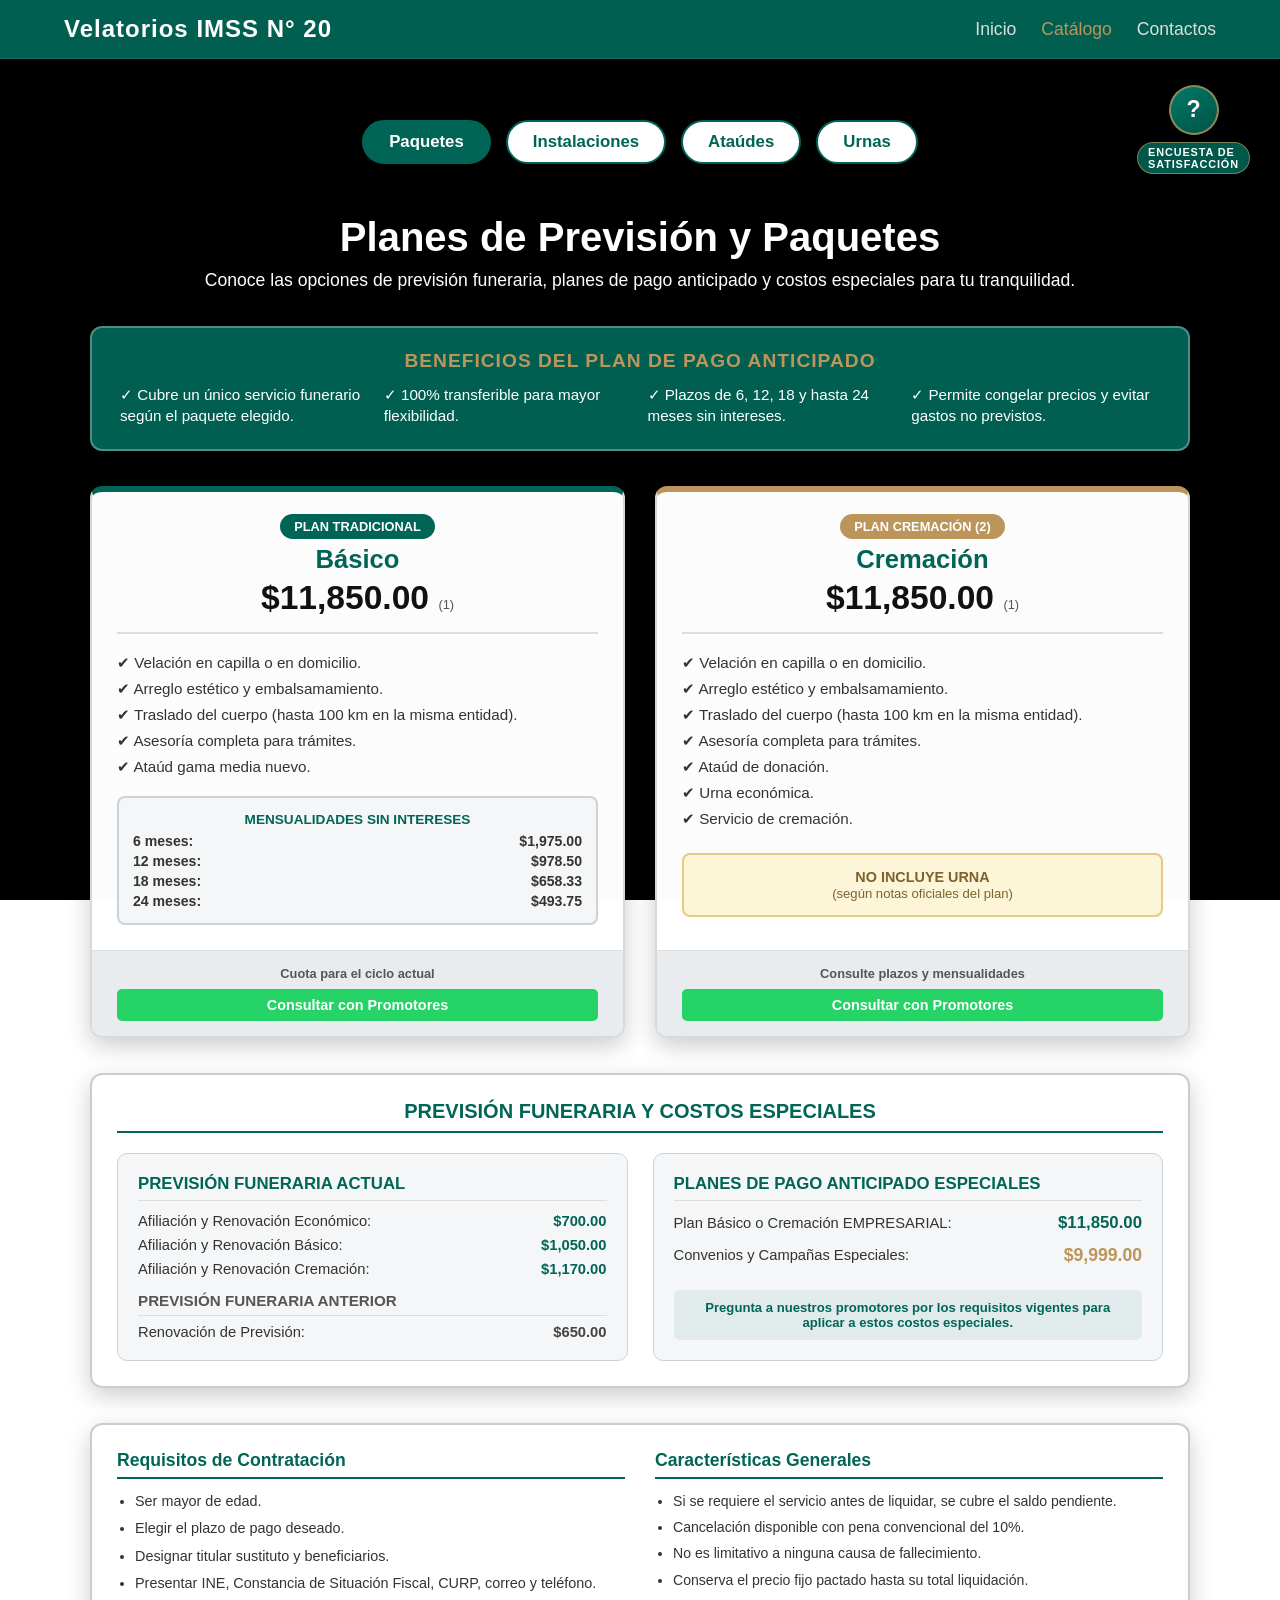
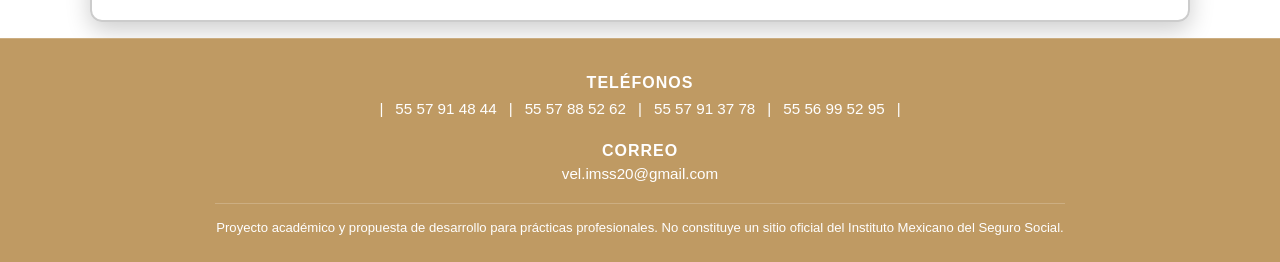
==== commit 51763a6e: "Prototipo final 6" ====
--- a/catalogo.html
+++ b/catalogo.html
@@ -1592,6 +1592,18 @@
             </div>
         </div>
 
+        <!-- Vínculo a Encuesta de satisfacción -->
+        <div class="encuesta-flotante-wrapper">
+            <a 
+                href="https://docs.google.com/forms/d/e/1FAIpQLSceEugnqKfxIL6vQZbELn_NdUTNOfK80LB9W4ZEGi9sZ30B_g/viewform?usp=publish-editor" 
+                target="_blank" 
+                rel="noopener noreferrer" 
+                class="circulo-encuesta" 
+                title="Responder Encuesta de satisfacción"
+                aria-label="Encuesta de satisfacción">?</a>
+            <span class="subtexto-encuesta">Encuesta de <br> satisfacción</span>
+        </div>
+        
         <!-- MODAL LIGHTBOX -->
         <div id="modalLightbox" class="modal-lightbox-estilo" style="display: none;">
             <span class="cerrar-modal">×</span>
--- a/style.css
+++ b/style.css
@@ -1173,4 +1173,166 @@
 #seccion-urnas .tarjeta .btn-accion:hover {
     background-color: #004d40 !important;
     transform: scale(1.02) !important;
+}
+
+/* ======================================================== */
+/* TEXTO TRANSPARENTE EN PORTADA (HERO)                      */
+/* ======================================================== */
+.contenido-central .texto-transparente-h1 {
+    color: rgba(255, 255, 255, 0.68) !important;
+    text-shadow: 0 2px 8px rgba(0, 0, 0, 0.35) !important;
+    transition: color 0.3s ease;
+}
+
+.contenido-central .texto-transparente-p {
+    color: rgba(255, 255, 255, 0.62) !important;
+    text-shadow: 0 1px 6px rgba(0, 0, 0, 0.35) !important;
+    transition: color 0.3s ease;
+}
+
+/* ======================================================== */
+/* ESTILO INSTITUCIONAL IMSS: BOTONES + SUBTEXTO "CONOCENOS" */
+/* ======================================================== */
+.controles-video-wrapper {
+    position: fixed;
+    bottom: 24px;
+    right: 30px;
+    z-index: 999;
+    display: flex;
+    flex-direction: column;
+    align-items: center;
+    gap: 7px;
+}
+
+.controles-video-botones {
+    display: flex;
+    gap: 14px;
+    align-items: center;
+}
+
+.controles-video-botones button {
+    position: static !important;
+    width: 50px !important;
+    height: 50px !important;
+    border-radius: 50% !important;
+    padding: 0 !important;
+    font-size: 1.35rem !important;
+    display: flex !important;
+    justify-content: center !important;
+    align-items: center !important;
+    background: linear-gradient(145deg, #007a68, #005246) !important;
+    color: #ffffff !important;
+    border: 2px solid rgba(188, 149, 91, 0.75) !important;
+    cursor: pointer !important;
+    box-shadow: 0 5px 15px rgba(0, 0, 0, 0.4) !important;
+    transition: transform 0.2s ease, box-shadow 0.25s ease, border-color 0.25s ease !important;
+}
+
+.controles-video-botones button:hover {
+    transform: translateY(-2px) scale(1.05) !important;
+    border-color: #bc955b !important;
+    box-shadow: 0 7px 18px rgba(0, 101, 86, 0.5) !important;
+}
+
+.controles-video-botones button:active {
+    transform: scale(0.97) !important;
+}
+
+.subtexto-controles-video {
+    color: #ffffff;
+    background-color: rgba(0, 101, 86, 0.88);
+    border: 1px solid rgba(188, 149, 91, 0.65);
+    padding: 3px 11px;
+    border-radius: 999px;
+    font-size: 0.7rem;
+    font-weight: 700;
+    text-transform: uppercase;
+    letter-spacing: 1.2px;
+    box-shadow: 0 3px 8px rgba(0, 0, 0, 0.35);
+    backdrop-filter: blur(6px);
+    user-select: none;
+    pointer-events: none;
+}
+
+/* ======================================================== */
+/* VÍNCULO FLOTANTE EN ESQUINA SUPERIOR DERECHA             */
+/* ======================================================== */
+.encuesta-flotante-wrapper {
+    position: fixed;
+    top: 85px;
+    bottom: auto;
+    right: 30px;
+    left: auto;
+    z-index: 999;
+    display: flex;
+    flex-direction: column;
+    align-items: center;
+    gap: 7px;
+}
+
+.circulo-encuesta {
+    width: 50px;
+    height: 50px;
+    border-radius: 50%;
+    display: flex;
+    justify-content: center;
+    align-items: center;
+    text-decoration: none;
+    font-size: 1.45rem;
+    font-weight: 700;
+    line-height: 1;
+    color: #ffffff;
+    background: linear-gradient(145deg, #007a68, #005246);
+    border: 2px solid rgba(188, 149, 91, 0.75);
+    box-shadow: 0 5px 15px rgba(0, 0, 0, 0.4);
+    transition: transform 0.2s ease, box-shadow 0.25s ease, border-color 0.25s ease, background 0.25s ease;
+    cursor: pointer;
+}
+
+.circulo-encuesta:hover {
+    transform: translateY(-2px) scale(1.05);
+    border-color: #bc955b;
+    box-shadow: 0 7px 18px rgba(0, 101, 86, 0.5);
+}
+
+.circulo-encuesta:active {
+    transform: scale(0.97);
+}
+
+.subtexto-encuesta {
+    color: #ffffff;
+    background-color: rgba(0, 101, 86, 0.88);
+    border: 1px solid rgba(188, 149, 91, 0.65);
+    padding: 3px 10px;
+    border-radius: 999px;
+    font-size: 0.68rem;
+    font-weight: 700;
+    text-transform: uppercase;
+    letter-spacing: 0.9px;
+    white-space: nowrap;
+    box-shadow: 0 3px 8px rgba(0, 0, 0, 0.35);
+    backdrop-filter: blur(6px);
+    user-select: none;
+    pointer-events: none;
+}
+
+@media (max-width: 768px) {
+    .encuesta-flotante-wrapper {
+        top: 78px;
+        bottom: auto;
+        right: 16px;
+        left: auto;
+    }
+
+    .circulo-encuesta {
+        width: 44px;
+        height: 44px;
+        font-size: 1.25rem;
+    }
+
+    .subtexto-encuesta {
+        font-size: 0.62rem;
+        padding: 2px 8px;
+        letter-spacing: 0.6px;
+    }
 }
